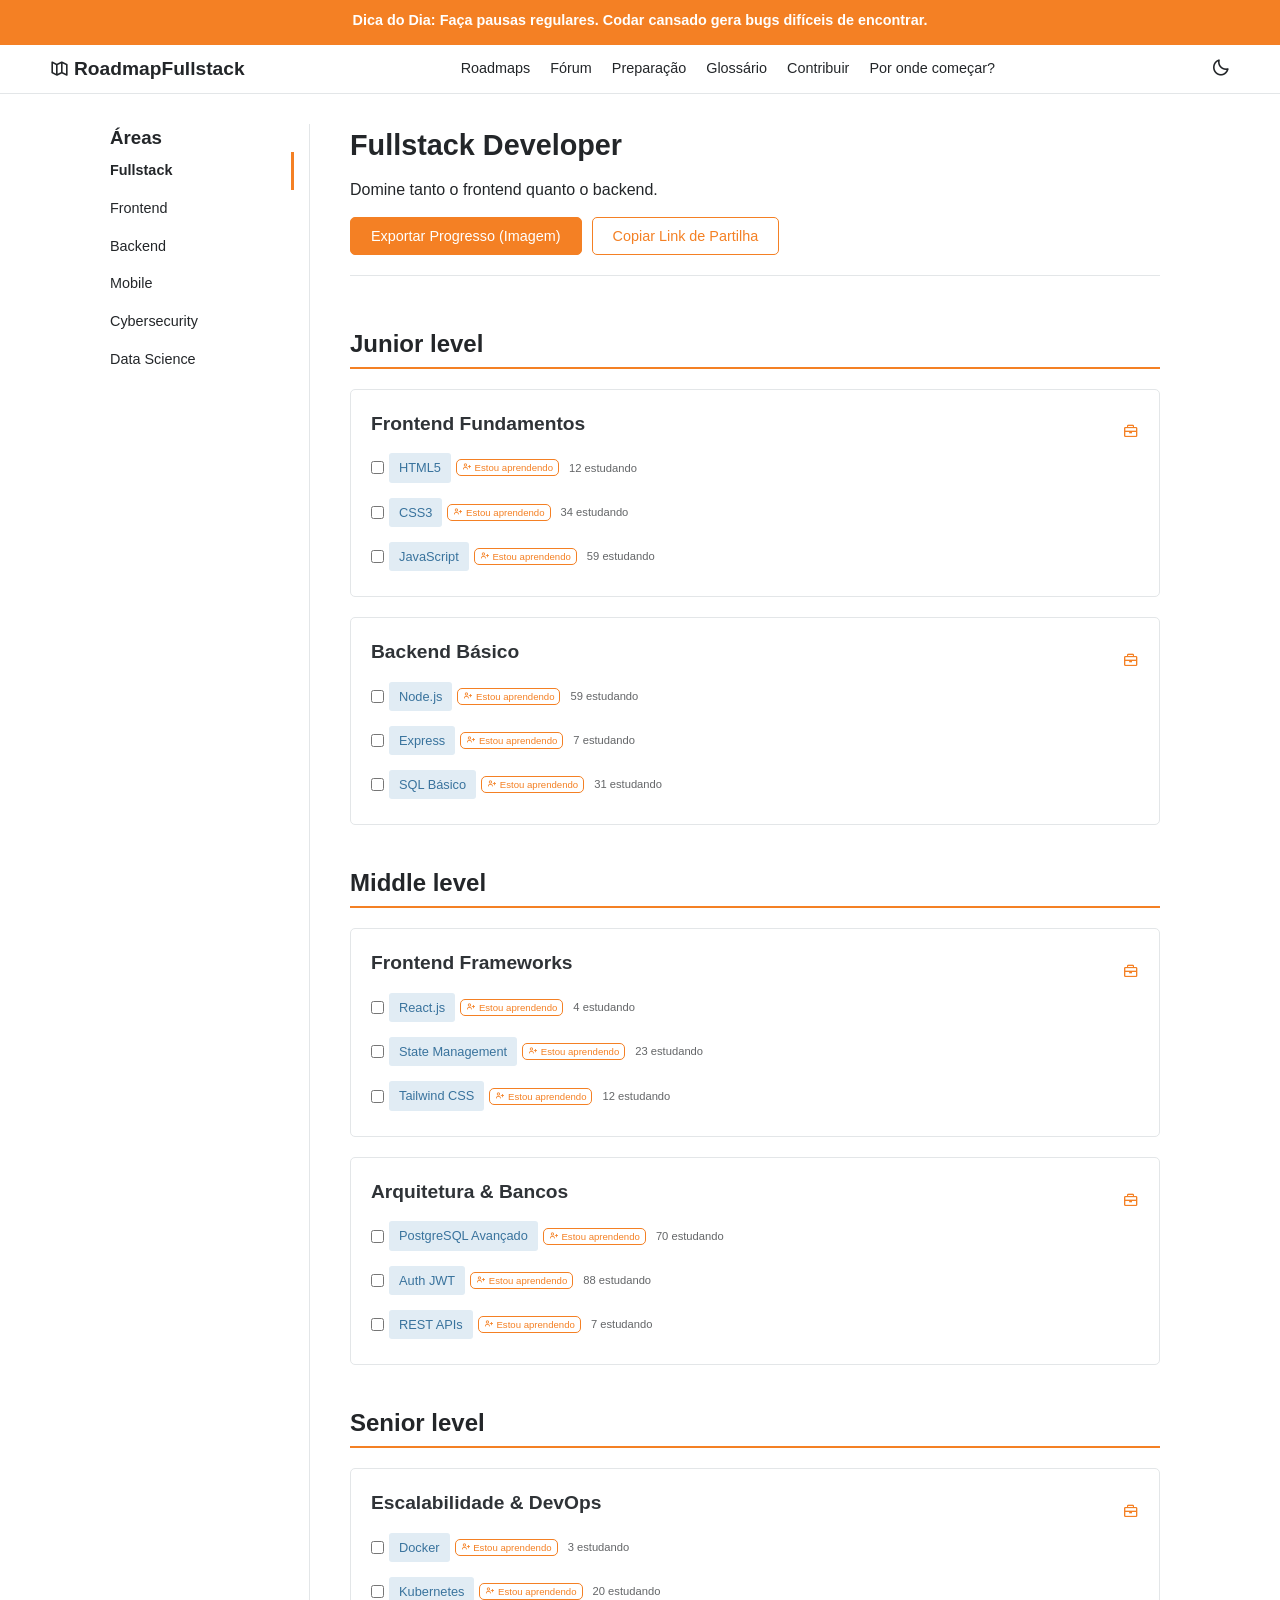
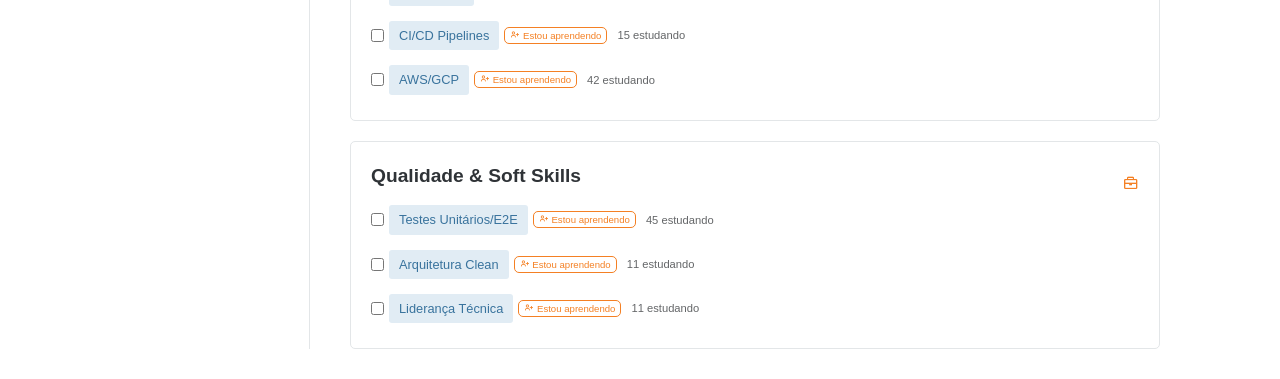
==== index.html @ 0d34ea2f "Senior Developer Experience Enhancements for RoadmapFullstack - Organized roadmaps into Junior, Midd" ====
<!DOCTYPE html>
<html lang="pt-BR">
<head>
    <meta charset="UTF-8">
    <meta name="viewport" content="width=device-width, initial-scale=1.0">
    <title>RoadmapFullstack - Guia de Carreira em TI</title>
    <link href="assets/style.css" rel="stylesheet"/>
    <link href="https://unpkg.com/boxicons@2.1.4/css/boxicons.min.css" rel="stylesheet">
    <script src="https://html2canvas.hertzen.com/dist/html2canvas.min.js"></script>
</head>
<body>
    <nav>
        <div class="logo">
            <i class='bx bx-map-alt'></i> RoadmapFullstack
        </div>
        <div class="nav-links">
            <a href="index.html">Roadmaps</a>
            <a href="forum.html">Fórum</a>
            <a href="preparacao.html">Preparação</a>
            <a href="glossario.html">Glossário</a>
            <a href="contribuir.html">Contribuir</a>
            <a href="#" onclick="openQuiz()">Por onde começar?</a>
        </div>
        <button class="theme-toggle" onclick="toggleTheme()">
            <i class='bx bx-moon'></i>
        </button>
    </nav>

    <div class="container">
        <aside class="sidebar">
            <h3>Áreas</h3>
            <ul id="roadmap-list">
                <li onclick="loadRoadmap('fullstack')" class="active">Fullstack</li>
                <li onclick="loadRoadmap('frontend')">Frontend</li>
                <li onclick="loadRoadmap('backend')">Backend</li>
                <li onclick="loadRoadmap('mobile')">Mobile</li>
                <li onclick="loadRoadmap('cybersecurity')">Cybersecurity</li>
                <li onclick="loadRoadmap('datascience')">Data Science</li>
            </ul>
        </aside>

        <main class="content-area">
            <section class="hero-section">
                <h1 id="roadmap-title">Desenvolvedor Full Stack</h1>
                <p id="roadmap-description">Domine tanto o frontend quanto o backend.</p>
                <div style="margin-top: 15px; display: flex; gap: 10px;">
                    <button class="btn" onclick="exportRoadmap()">Exportar Progresso (Imagem)</button>
                    <button class="btn btn-outline" onclick="copyShareLink()">Copiar Link de Partilha</button>
                </div>
            </section>

            <div id="roadmap-content" class="roadmap-grid">
                <!-- Content loaded via JavaScript -->
            </div>
        </main>
    </div>

    <!-- Resource Modal -->
    <div id="resource-modal" class="modal">
        <div class="modal-content">
            <span class="close-modal" onclick="closeModal('resource-modal')">&times;</span>
            <h2 id="modal-tech-name">Technology</h2>
            <div id="modal-tech-details" style="margin-top: 20px;">
                <!-- Details loaded via JS -->
            </div>
        </div>
    </div>

    <!-- Quiz Modal -->
    <div id="quiz-modal" class="modal">
        <div class="modal-content quiz-container">
            <span class="close-modal" onclick="closeModal('quiz-modal')">&times;</span>
            <h2>Por onde começar?</h2>
            <div id="quiz-steps" style="margin-top: 20px;">
                <div class="quiz-step active" data-step="1">
                    <p>O que você mais gosta de fazer?</p>
                    <button class="btn btn-outline" onclick="nextQuizStep(1, 'visual')">Criar interfaces visuais</button>
                    <button class="btn btn-outline" onclick="nextQuizStep(1, 'logic')">Resolver problemas lógicos complexos</button>
                    <button class="btn btn-outline" onclick="nextQuizStep(1, 'data')">Analisar padrões e números</button>
                </div>
                <div class="quiz-step" data-step="2">
                    <p>Qual ambiente te atrai mais?</p>
                    <button class="btn btn-outline" onclick="nextQuizStep(2, 'web')">Navegadores Web</button>
                    <button class="btn btn-outline" onclick="nextQuizStep(2, 'mobile')">Dispositivos Móveis</button>
                    <button class="btn btn-outline" onclick="nextQuizStep(2, 'server')">Servidores e Segurança</button>
                </div>
                <div class="quiz-step" data-step="3">
                    <p>Você prefere construir ou proteger?</p>
                    <button class="btn btn-outline" onclick="finishQuiz('build')">Construir novas coisas</button>
                    <button class="btn btn-outline" onclick="finishQuiz('protect')">Proteger e Auditar</button>
                </div>
                <div id="quiz-result" class="quiz-step">
                    <h3>Sugerimos começar por:</h3>
                    <h2 id="suggested-roadmap" style="color: var(--primary-color); margin: 15px 0;"></h2>
                    <button class="btn" onclick="goToSuggested()">Ver Roadmap</button>
                </div>
            </div>
        </div>
    </div>

    <script src="assets/functions.js"></script>
    <script src="assets/quiz.js"></script>
    <script src="assets/tips.js"></script>
</body>
</html>
---- assets/style.css ----
:root {
    --primary-color: #f48024; /* Stack Overflow orange */
    --secondary-color: #2f3337;
    --bg-light: #ffffff;
    --bg-dark: #2d2d2d;
    --text-light: #232629;
    --text-dark: #f8f9f9;
    --border-color: #e3e6e8;
    --border-color-dark: #4a4e51;
    --card-shadow: 0 1px 3px rgba(0,0,0,0.12), 0 1px 2px rgba(0,0,0,0.24);
}

[data-theme="dark"] {
    --bg-light: var(--bg-dark);
    --text-light: var(--text-dark);
    --border-color: var(--border-color-dark);
}

* {
    margin: 0;
    padding: 0;
    box-sizing: border-box;
    font-family: -apple-system, BlinkMacSystemFont, "Segoe UI", Roboto, Helvetica, Arial, sans-serif;
}

body {
    background-color: var(--bg-light);
    color: var(--text-light);
    line-height: 1.5;
}

nav {
    border-top: 3px solid var(--primary-color);
    border-bottom: 1px solid var(--border-color);
    padding: 10px 50px;
    display: flex;
    justify-content: space-between;
    align-items: center;
    position: sticky;
    top: 0;
    background: var(--bg-light);
    z-index: 1000;
}

.logo {
    font-weight: bold;
    font-size: 1.2rem;
    display: flex;
    align-items: center;
    gap: 5px;
}

.nav-links {
    display: flex;
    gap: 20px;
}

.nav-links a {
    text-decoration: none;
    color: var(--text-light);
    font-size: 0.9rem;
}

.nav-links a:hover {
    color: var(--primary-color);
}

.theme-toggle {
    background: none;
    border: none;
    cursor: pointer;
    font-size: 1.2rem;
    color: var(--text-light);
}

.container {
    max-width: 1100px;
    margin: 0 auto;
    display: grid;
    grid-template-columns: 200px 1fr;
    gap: 30px;
    padding: 30px 20px;
}

aside.sidebar {
    border-right: 1px solid var(--border-color);
    padding-right: 15px;
}

aside.sidebar ul {
    list-style: none;
}

aside.sidebar li {
    padding: 8px 0;
    font-size: 0.9rem;
    cursor: pointer;
}

aside.sidebar li.active {
    font-weight: bold;
    border-right: 3px solid var(--primary-color);
}

aside.sidebar li:hover {
    color: var(--primary-color);
}

main.content-area {
    padding: 0 10px;
}

.hero-section {
    margin-bottom: 30px;
    border-bottom: 1px solid var(--border-color);
    padding-bottom: 20px;
}

.hero-section h1 {
    font-size: 1.8rem;
    margin-bottom: 10px;
}

.roadmap-grid {
    display: grid;
    grid-template-columns: 1fr;
    gap: 20px;
}

.category-card {
    border: 1px solid var(--border-color);
    border-radius: 5px;
    padding: 20px;
}

.category-card h3 {
    margin-bottom: 15px;
    font-size: 1.2rem;
    color: var(--secondary-color);
}

[data-theme="dark"] .category-card h3 {
    color: var(--primary-color);
}

.tech-items {
    display: flex;
    flex-wrap: wrap;
    gap: 10px;
}

.tech-tag {
    background: #e1ecf4;
    color: #39739d;
    padding: 5px 10px;
    border-radius: 3px;
    font-size: 0.8rem;
    cursor: pointer;
    display: flex;
    align-items: center;
    gap: 5px;
    text-decoration: none;
}

[data-theme="dark"] .tech-tag {
    background: #3d4952;
    color: #9cd1f7;
}

.tech-tag:hover {
    background: #d1e2ee;
}

.tech-tag input[type="checkbox"] {
    cursor: pointer;
}

.learning-count {
    font-size: 0.7rem;
    opacity: 0.7;
    margin-left: 5px;
}

.modal {
    display: none;
    position: fixed;
    z-index: 2000;
    left: 0;
    top: 0;
    width: 100%;
    height: 100%;
    background-color: rgba(0,0,0,0.5);
}

.modal-content {
    background-color: var(--bg-light);
    margin: 10% auto;
    padding: 30px;
    border: 1px solid var(--border-color);
    width: 60%;
    max-width: 600px;
    border-radius: 8px;
    position: relative;
}

.close-modal {
    position: absolute;
    right: 20px;
    top: 15px;
    font-size: 1.5rem;
    cursor: pointer;
}

.btn {
    padding: 10px 20px;
    border-radius: 5px;
    cursor: pointer;
    font-size: 0.9rem;
    border: 1px solid var(--primary-color);
    background: var(--primary-color);
    color: white;
}

.btn-outline {
    background: transparent;
    color: var(--primary-color);
}

.quiz-container {
    text-align: center;
}

.quiz-step {
    display: none;
}

.quiz-step.active {
    display: block;
}

@media (max-width: 768px) {
    .container {
        grid-template-columns: 1fr;
    }
    aside.sidebar {
        display: none;
    }
}
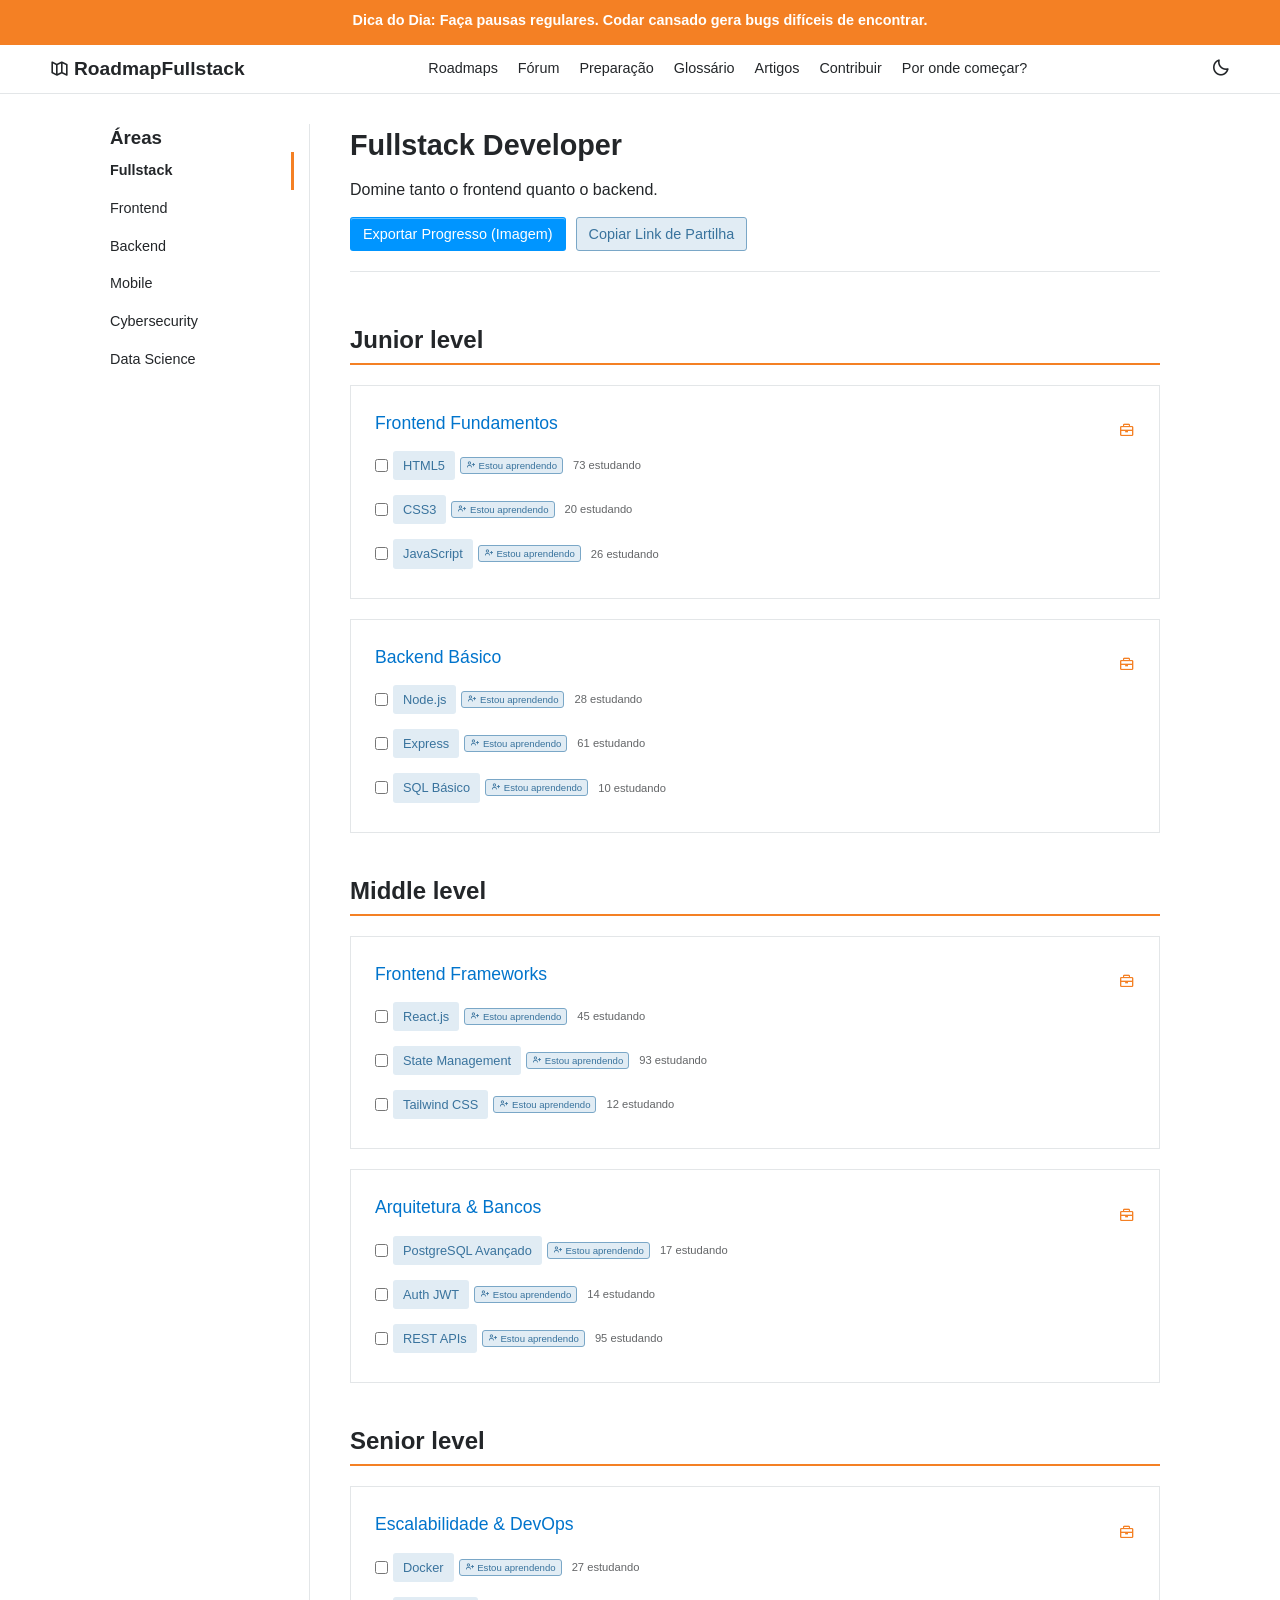
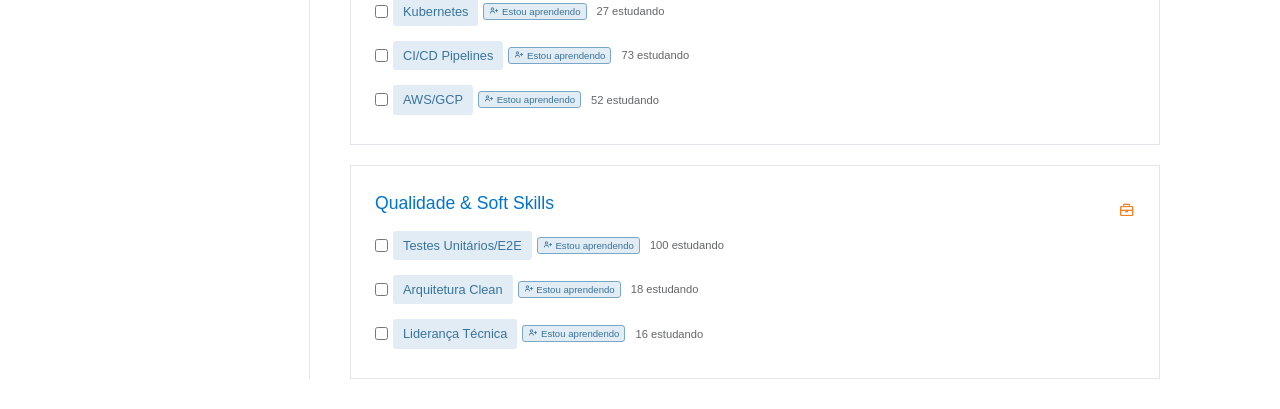
==== commit f6a2b025: "Final polish with Articles, Resources, and Stack Overflow UI - Implemented a comprehensive 'Artigos'" ====
--- a/index.html
+++ b/index.html
@@ -18,6 +18,7 @@
             <a href="forum.html">Fórum</a>
             <a href="preparacao.html">Preparação</a>
             <a href="glossario.html">Glossário</a>
+            <a href="artigos.html">Artigos</a>
             <a href="contribuir.html">Contribuir</a>
             <a href="#" onclick="openQuiz()">Por onde começar?</a>
         </div>
--- a/assets/style.css
+++ b/assets/style.css
@@ -1,13 +1,17 @@
 :root {
     --primary-color: #f48024; /* Stack Overflow orange */
-    --secondary-color: #2f3337;
+    --secondary-color: #232629;
     --bg-light: #ffffff;
     --bg-dark: #2d2d2d;
     --text-light: #232629;
     --text-dark: #f8f9f9;
     --border-color: #e3e6e8;
     --border-color-dark: #4a4e51;
-    --card-shadow: 0 1px 3px rgba(0,0,0,0.12), 0 1px 2px rgba(0,0,0,0.24);
+    --link-color: #0074cc;
+    --link-hover: #0a95ff;
+    --code-bg: #f6f6f6;
+    --code-bg-dark: #1e1e1e;
+    --card-shadow: none;
 }
 
 [data-theme="dark"] {
@@ -129,14 +133,16 @@
 
 .category-card {
     border: 1px solid var(--border-color);
-    border-radius: 5px;
-    padding: 20px;
+    border-radius: 0;
+    padding: 24px;
+    margin-bottom: 0;
 }
 
 .category-card h3 {
     margin-bottom: 15px;
-    font-size: 1.2rem;
-    color: var(--secondary-color);
+    font-size: 1.1rem;
+    font-weight: 400;
+    color: var(--link-color);
 }
 
 [data-theme="dark"] .category-card h3 {
@@ -212,18 +218,32 @@
 }
 
 .btn {
-    padding: 10px 20px;
-    border-radius: 5px;
-    cursor: pointer;
-    font-size: 0.9rem;
-    border: 1px solid var(--primary-color);
-    background: var(--primary-color);
+    padding: 8px 12px;
+    border-radius: 3px;
+    cursor: pointer;
+    font-size: 0.9rem;
+    border: 1px solid transparent;
+    background: #0095ff;
     color: white;
+    box-shadow: inset 0 1px 0 0 rgba(255, 255, 255, 0.4);
+    text-decoration: none;
+    display: inline-block;
+}
+
+.btn:hover {
+    background: #0074cc;
 }
 
 .btn-outline {
-    background: transparent;
-    color: var(--primary-color);
+    background: #e1ecf4;
+    color: #39739d;
+    border-color: #7aa7c7;
+    box-shadow: none;
+}
+
+.btn-outline:hover {
+    background: #b3d3ea;
+    color: #2c5777;
 }
 
 .quiz-container {
@@ -236,6 +256,34 @@
 
 .quiz-step.active {
     display: block;
+}
+
+/* Articles & Code Formatting */
+pre {
+    background: var(--code-bg);
+    padding: 15px;
+    border-radius: 5px;
+    overflow-x: auto;
+    margin: 15px 0;
+    border: 1px solid var(--border-color);
+}
+
+[data-theme="dark"] pre {
+    background: var(--code-bg-dark);
+}
+
+code {
+    font-family: 'Consolas', 'Monaco', 'Andale Mono', 'Ubuntu Mono', monospace;
+    font-size: 0.9rem;
+}
+
+.article-body h3 {
+    margin-top: 25px;
+    margin-bottom: 10px;
+}
+
+.article-body p {
+    margin-bottom: 15px;
 }
 
 @media (max-width: 768px) {
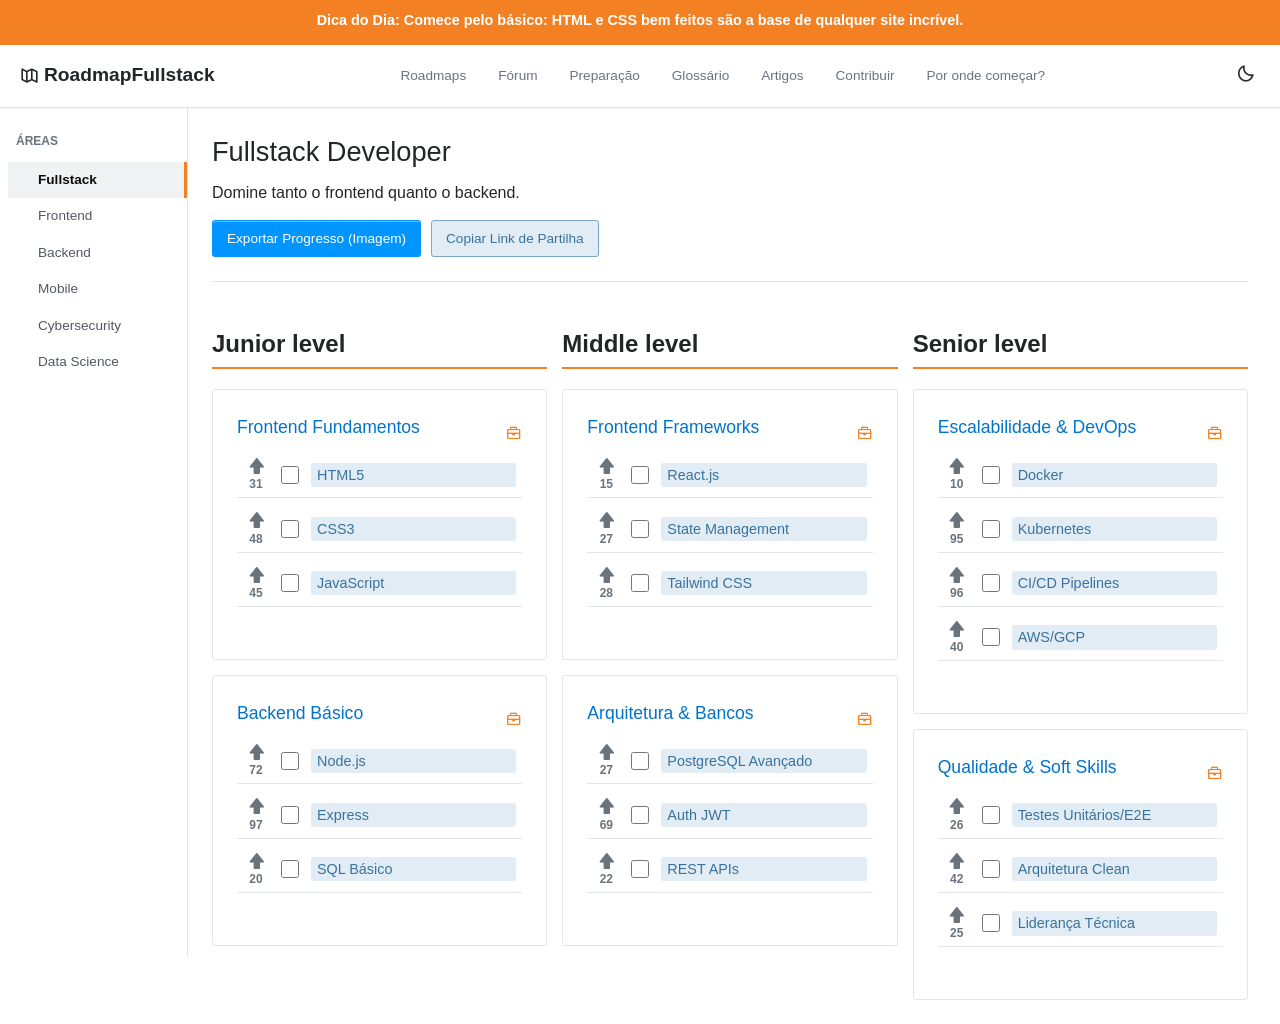
==== commit 895df154: "feat: major UI overhaul with Stack Overflow inspiration - Redesigned technology voting system with u" ====
--- a/index.html
+++ b/index.html
@@ -30,6 +30,16 @@
     <div class="container">
         <aside class="sidebar">
             <h3>Áreas</h3>
+            <div class="mobile-nav-select">
+                <select id="roadmap-select" onchange="loadRoadmap(this.value)">
+                    <option value="fullstack">Fullstack</option>
+                    <option value="frontend">Frontend</option>
+                    <option value="backend">Backend</option>
+                    <option value="mobile">Mobile</option>
+                    <option value="cybersecurity">Cybersecurity</option>
+                    <option value="datascience">Data Science</option>
+                </select>
+            </div>
             <ul id="roadmap-list">
                 <li onclick="loadRoadmap('fullstack')" class="active">Fullstack</li>
                 <li onclick="loadRoadmap('frontend')">Frontend</li>
--- a/assets/style.css
+++ b/assets/style.css
@@ -11,32 +11,40 @@
     --link-hover: #0a95ff;
     --code-bg: #f6f6f6;
     --code-bg-dark: #1e1e1e;
-    --card-shadow: none;
+    --tag-bg: #e1ecf4;
+    --tag-color: #39739d;
+    --tag-hover-bg: #d1e2ee;
+    --sidebar-width: 180px;
 }
 
 [data-theme="dark"] {
     --bg-light: var(--bg-dark);
     --text-light: var(--text-dark);
     --border-color: var(--border-color-dark);
+    --code-bg: var(--code-bg-dark);
+    --tag-bg: #3d4952;
+    --tag-color: #9cd1f7;
+    --tag-hover-bg: #4a5a66;
 }
 
 * {
     margin: 0;
     padding: 0;
     box-sizing: border-box;
-    font-family: -apple-system, BlinkMacSystemFont, "Segoe UI", Roboto, Helvetica, Arial, sans-serif;
+    font-family: -apple-system, BlinkMacSystemFont, "Segoe UI", Roboto, Helvetica, Arial, sans-serif, "Apple Color Emoji", "Segoe UI Emoji", "Segoe UI Symbol";
 }
 
 body {
     background-color: var(--bg-light);
     color: var(--text-light);
     line-height: 1.5;
+    min-height: 100vh;
 }
 
 nav {
     border-top: 3px solid var(--primary-color);
     border-bottom: 1px solid var(--border-color);
-    padding: 10px 50px;
+    padding: 10px 20px;
     display: flex;
     justify-content: space-between;
     align-items: center;
@@ -44,6 +52,7 @@
     top: 0;
     background: var(--bg-light);
     z-index: 1000;
+    box-shadow: 0 1px 2px rgba(0,0,0,0.05);
 }
 
 .logo {
@@ -52,21 +61,46 @@
     display: flex;
     align-items: center;
     gap: 5px;
+    color: var(--text-light);
+    text-decoration: none;
+    flex-shrink: 0;
 }
 
 .nav-links {
     display: flex;
-    gap: 20px;
+    gap: 8px;
+    overflow-x: auto;
+    white-space: nowrap;
+    padding: 5px 0;
+    -webkit-overflow-scrolling: touch;
+    scrollbar-width: none;
+}
+
+.nav-links::-webkit-scrollbar {
+    display: none;
 }
 
 .nav-links a {
     text-decoration: none;
-    color: var(--text-light);
-    font-size: 0.9rem;
+    color: #6a737c;
+    font-size: 0.85rem;
+    padding: 6px 12px;
+    border-radius: 1000px;
+    transition: all 0.2s;
+}
+
+[data-theme="dark"] .nav-links a {
+    color: #bcbbbb;
 }
 
 .nav-links a:hover {
-    color: var(--primary-color);
+    background-color: #e3e6e8;
+    color: #232629;
+}
+
+[data-theme="dark"] .nav-links a:hover {
+    background-color: #3d4952;
+    color: #ffffff;
 }
 
 .theme-toggle {
@@ -75,20 +109,50 @@
     cursor: pointer;
     font-size: 1.2rem;
     color: var(--text-light);
+    padding: 5px;
+    flex-shrink: 0;
 }
 
 .container {
-    max-width: 1100px;
+    max-width: 1264px;
     margin: 0 auto;
-    display: grid;
-    grid-template-columns: 200px 1fr;
-    gap: 30px;
-    padding: 30px 20px;
+    display: flex;
+    min-height: calc(100vh - 50px);
 }
 
 aside.sidebar {
+    width: var(--sidebar-width);
+    flex-shrink: 0;
     border-right: 1px solid var(--border-color);
-    padding-right: 15px;
+    padding-top: 24px;
+    position: sticky;
+    top: 50px;
+    height: calc(100vh - 50px);
+    background: var(--bg-light);
+}
+
+aside.sidebar h3 {
+    font-size: 0.75rem;
+    text-transform: uppercase;
+    color: #6a737c;
+    margin-left: 8px;
+    margin-bottom: 12px;
+    font-weight: bold;
+}
+
+.mobile-nav-select {
+    display: none;
+    padding: 10px;
+}
+
+.mobile-nav-select select {
+    width: 100%;
+    padding: 10px;
+    border: 1px solid var(--border-color);
+    border-radius: 5px;
+    background: var(--bg-light);
+    color: var(--text-light);
+    font-size: 0.9rem;
 }
 
 aside.sidebar ul {
@@ -96,97 +160,460 @@
 }
 
 aside.sidebar li {
-    padding: 8px 0;
-    font-size: 0.9rem;
+    padding: 8px 12px 8px 30px;
+    font-size: 0.85rem;
     cursor: pointer;
+    color: #525960;
+    position: relative;
+}
+
+[data-theme="dark"] aside.sidebar li {
+    color: #bcbbbb;
 }
 
 aside.sidebar li.active {
     font-weight: bold;
+    color: #0c0d0e;
+    background: #f1f2f3;
     border-right: 3px solid var(--primary-color);
 }
 
+[data-theme="dark"] aside.sidebar li.active {
+    color: #ffffff;
+    background: #3d4952;
+}
+
 aside.sidebar li:hover {
-    color: var(--primary-color);
+    color: #0c0d0e;
+}
+
+[data-theme="dark"] aside.sidebar li:hover {
+    color: #ffffff;
 }
 
 main.content-area {
-    padding: 0 10px;
+    flex-grow: 1;
+    padding: 24px;
+    max-width: calc(100% - var(--sidebar-width));
+    overflow-x: hidden;
 }
 
 .hero-section {
-    margin-bottom: 30px;
+    margin-bottom: 24px;
     border-bottom: 1px solid var(--border-color);
-    padding-bottom: 20px;
+    padding-bottom: 24px;
 }
 
 .hero-section h1 {
-    font-size: 1.8rem;
-    margin-bottom: 10px;
+    font-size: 1.7rem;
+    margin-bottom: 8px;
+    font-weight: 400;
 }
 
 .roadmap-grid {
     display: grid;
-    grid-template-columns: 1fr;
-    gap: 20px;
+    grid-template-columns: repeat(auto-fill, minmax(280px, 1fr));
+    gap: 15px;
+    margin-top: 20px;
 }
 
 .category-card {
     border: 1px solid var(--border-color);
-    border-radius: 0;
+    border-radius: 3px;
     padding: 24px;
-    margin-bottom: 0;
+    background: var(--bg-light);
+    margin-bottom: 20px;
+    height: 100%;
+    transition: box-shadow 0.2s;
+}
+
+.category-card:hover {
+    box-shadow: 0 1px 3px rgba(0,0,0,0.12), 0 1px 2px rgba(0,0,0,0.24);
 }
 
 .category-card h3 {
-    margin-bottom: 15px;
+    margin-bottom: 12px;
     font-size: 1.1rem;
     font-weight: 400;
     color: var(--link-color);
 }
 
 [data-theme="dark"] .category-card h3 {
+    color: #379fef;
+}
+
+.tech-tag {
+    background: var(--tag-bg);
+    color: var(--tag-color);
+    padding: 5px 6px;
+    border-radius: 3px;
+    font-size: 12px;
+    cursor: pointer;
+    text-decoration: none;
+    transition: background 0.2s;
+    display: inline-block;
+    margin: 2px;
+    line-height: 1;
+    white-space: nowrap;
+}
+
+.tech-tag:hover {
+    background: var(--tag-hover-bg);
+    color: #2c5777;
+}
+
+/* Articles & Code Formatting */
+pre {
+    background: var(--code-bg);
+    padding: 16px;
+    border-radius: 5px;
+    overflow-x: auto;
+    margin: 16px 0;
+    border: 1px solid var(--border-color);
+    max-width: 100%;
+}
+
+code {
+    font-family: 'Consolas', 'Monaco', 'Andale Mono', 'Ubuntu Mono', monospace;
+    font-size: 0.85rem;
+    background: #e3e6e8;
+    padding: 2px 4px;
+    border-radius: 3px;
+    color: #232629;
+    word-break: break-word;
+}
+
+[data-theme="dark"] code {
+    background: #3d4952;
+    color: #e3e6e8;
+}
+
+pre code {
+    padding: 0;
+    background: transparent;
+    color: inherit;
+    word-break: normal;
+    white-space: pre;
+}
+
+.article-body {
+    max-width: 100%;
+}
+
+.article-body h1 {
+    font-size: 2rem;
+    margin-bottom: 12px;
+}
+
+.article-body h2 {
+    margin-top: 32px;
+    margin-bottom: 12px;
+    font-weight: 400;
+    border-bottom: 1px solid var(--border-color);
+    padding-bottom: 8px;
+}
+
+.article-body h3 {
+    margin-top: 24px;
+    margin-bottom: 12px;
+    font-weight: 400;
+}
+
+.article-body p {
+    margin-bottom: 16px;
+}
+
+.article-body ul, .article-body ol {
+    margin-bottom: 16px;
+    padding-left: 24px;
+}
+
+.article-body li {
+    margin-bottom: 8px;
+}
+
+.article-body a {
+    color: var(--link-color);
+    text-decoration: none;
+}
+
+.article-body a:hover {
+    color: var(--link-hover);
+}
+
+/* Forum Specific */
+.forum-container {
+    max-width: 900px;
+    margin: 0 auto;
+    padding: 20px;
+}
+
+.question-card {
+    border: 1px solid var(--border-color);
+    border-radius: 5px;
+    padding: 20px;
+    margin-bottom: 20px;
+    background: var(--bg-light);
+}
+
+.question-header {
+    display: flex;
+    justify-content: space-between;
+    color: #6a737c;
+    font-size: 0.8rem;
+    margin-bottom: 10px;
+}
+
+.question-title {
+    font-size: 1.2rem;
+    color: var(--link-color);
+    text-decoration: none;
+    font-weight: bold;
+    margin-bottom: 10px;
+    display: block;
+}
+
+.answer-box {
+    margin-left: 20px;
+    border-left: 2px solid var(--border-color);
+    padding-left: 15px;
+    margin-top: 15px;
+}
+
+.answer {
+    font-size: 0.9rem;
+    margin-bottom: 10px;
+    padding-bottom: 5px;
+    border-bottom: 1px solid var(--border-color);
+}
+
+.new-post-form {
+    background: #fdf7e2;
+    border: 1px solid #e6dbaf;
+    padding: 20px;
+    border-radius: 5px;
+    margin-bottom: 30px;
+}
+
+[data-theme="dark"] .new-post-form {
+    background: #3e3b2e;
+    border-color: #5c553d;
+}
+
+.form-group {
+    margin-bottom: 15px;
+}
+
+.form-group label {
+    display: block;
+    margin-bottom: 5px;
+    font-weight: bold;
+}
+
+.form-group input, .form-group textarea, .form-group select {
+    width: 100%;
+    padding: 10px;
+    border: 1px solid var(--border-color);
+    border-radius: 3px;
+    background: var(--bg-light);
+    color: var(--text-light);
+}
+
+/* Preparação Specific */
+.prep-container {
+    max-width: 1100px;
+    margin: 0 auto;
+    padding: 30px 20px;
+}
+
+.career-stage {
+    margin-bottom: 50px;
+}
+
+.stage-title {
+    font-size: 1.5rem;
+    margin-bottom: 20px;
+    padding-bottom: 10px;
+    border-bottom: 2px solid var(--border-color);
+    font-weight: 400;
+}
+
+.stage-title.junior { border-color: #4CAF50; }
+.stage-title.middle { border-color: #2196F3; }
+.stage-title.senior { border-color: #f48024; }
+.stage-title.tips { border-color: #9c27b0; }
+
+.prep-grid {
+    display: grid;
+    grid-template-columns: repeat(auto-fill, minmax(350px, 1fr));
+    gap: 20px;
+    margin-top: 20px;
+}
+
+.prep-card {
+    border: 1px solid var(--border-color);
+    border-radius: 4px;
+    padding: 24px;
+    background: var(--bg-light);
+    box-shadow: 0 1px 3px rgba(0,0,0,0.05);
+    transition: transform 0.2s;
+}
+
+.prep-card:hover {
+    transform: translateY(-2px);
+    box-shadow: 0 4px 8px rgba(0,0,0,0.1);
+}
+
+.prep-card i {
+    font-size: 2.5rem;
     color: var(--primary-color);
-}
-
-.tech-items {
+    margin-bottom: 15px;
+}
+
+.prep-card ul {
+    list-style: none;
+    padding-left: 0;
+}
+
+.prep-card li {
+    margin-bottom: 10px;
     display: flex;
-    flex-wrap: wrap;
+    align-items: flex-start;
     gap: 10px;
-}
-
-.tech-tag {
+    font-size: 0.9rem;
+}
+
+.prep-card li i {
+    font-size: 1rem;
+    margin-bottom: 0;
+    margin-top: 3px;
+}
+
+/* Buttons */
+.btn {
+    padding: 10px 14px;
+    border-radius: 3px;
+    cursor: pointer;
+    font-size: 0.85rem;
+    border: 1px solid transparent;
+    background: #0095ff;
+    color: white;
+    box-shadow: inset 0 1px 0 0 rgba(255, 255, 255, 0.4);
+    text-decoration: none;
+    display: inline-block;
+    text-align: center;
+}
+
+.btn:hover {
+    background: #0074cc;
+}
+
+.btn-outline {
     background: #e1ecf4;
     color: #39739d;
-    padding: 5px 10px;
-    border-radius: 3px;
-    font-size: 0.8rem;
-    cursor: pointer;
-    display: flex;
-    align-items: center;
-    gap: 5px;
-    text-decoration: none;
-}
-
-[data-theme="dark"] .tech-tag {
-    background: #3d4952;
+    border-color: #7aa7c7;
+    box-shadow: none;
+}
+
+.btn-outline:hover {
+    background: #b3d3ea;
+    color: #2c5777;
+}
+
+[data-theme="dark"] .btn-outline {
+    background: transparent;
     color: #9cd1f7;
-}
-
-.tech-tag:hover {
-    background: #d1e2ee;
-}
-
-.tech-tag input[type="checkbox"] {
-    cursor: pointer;
-}
-
-.learning-count {
-    font-size: 0.7rem;
-    opacity: 0.7;
-    margin-left: 5px;
-}
-
+    border-color: #9cd1f7;
+}
+
+/* Responsiveness */
+@media (max-width: 980px) {
+    .container {
+        flex-direction: column;
+    }
+    aside.sidebar {
+        width: 100%;
+        height: auto;
+        position: sticky;
+        top: 50px;
+        border-right: none;
+        border-bottom: 1px solid var(--border-color);
+        padding: 5px 0;
+        z-index: 999;
+    }
+    aside.sidebar h3 {
+        display: none;
+    }
+    .mobile-nav-select {
+        display: block;
+    }
+    aside.sidebar ul {
+        display: none;
+    }
+    main.content-area {
+        max-width: 100%;
+        padding: 15px;
+    }
+    .hero-section h1 {
+        font-size: 1.5rem;
+    }
+}
+
+@media (max-width: 640px) {
+    nav {
+        padding: 10px;
+        flex-wrap: wrap;
+        justify-content: space-between;
+    }
+    .logo {
+        font-size: 1rem;
+    }
+    .nav-links {
+        order: 3;
+        width: 100%;
+        justify-content: flex-start;
+        border-top: 1px solid var(--border-color);
+        margin-top: 10px;
+        padding-top: 10px;
+    }
+    .nav-links a {
+        font-size: 0.8rem;
+        padding: 4px 10px;
+    }
+    .hero-section {
+        padding-bottom: 15px;
+    }
+    .hero-section h1 {
+        font-size: 1.3rem;
+    }
+    .hero-section p {
+        font-size: 0.9rem;
+    }
+    .btn {
+        font-size: 0.8rem;
+        padding: 8px 12px;
+    }
+    .roadmap-grid, .prep-grid {
+        grid-template-columns: 1fr;
+    }
+    .category-card {
+        padding: 15px;
+    }
+    .answer-box {
+        margin-left: 10px;
+    }
+}
+
+@media (max-width: 480px) {
+    .logo span {
+        display: none;
+    }
+    .prep-card {
+        padding: 15px;
+    }
+}
+
+/* Modals */
 .modal {
     display: none;
     position: fixed;
@@ -196,101 +623,64 @@
     width: 100%;
     height: 100%;
     background-color: rgba(0,0,0,0.5);
+    backdrop-filter: blur(2px);
 }
 
 .modal-content {
     background-color: var(--bg-light);
-    margin: 10% auto;
+    margin: 5% auto;
     padding: 30px;
     border: 1px solid var(--border-color);
-    width: 60%;
-    max-width: 600px;
-    border-radius: 8px;
+    width: 90%;
+    max-width: 700px;
+    border-radius: 4px;
     position: relative;
+    box-shadow: 0 12px 24px rgba(0,0,0,0.2);
 }
 
 .close-modal {
     position: absolute;
     right: 20px;
     top: 15px;
-    font-size: 1.5rem;
+    font-size: 28px;
+    font-weight: bold;
     cursor: pointer;
-}
-
-.btn {
-    padding: 8px 12px;
-    border-radius: 3px;
-    cursor: pointer;
-    font-size: 0.9rem;
-    border: 1px solid transparent;
-    background: #0095ff;
-    color: white;
-    box-shadow: inset 0 1px 0 0 rgba(255, 255, 255, 0.4);
-    text-decoration: none;
-    display: inline-block;
-}
-
-.btn:hover {
-    background: #0074cc;
-}
-
-.btn-outline {
-    background: #e1ecf4;
-    color: #39739d;
-    border-color: #7aa7c7;
-    box-shadow: none;
-}
-
-.btn-outline:hover {
-    background: #b3d3ea;
-    color: #2c5777;
-}
-
+    color: #6a737c;
+}
+
+.close-modal:hover {
+    color: var(--primary-color);
+}
+
+/* Quiz Modal Styling */
 .quiz-container {
     text-align: center;
+    max-width: 500px !important;
 }
 
 .quiz-step {
     display: none;
+    animation: fadeIn 0.3s ease-in-out;
 }
 
 .quiz-step.active {
     display: block;
 }
 
-/* Articles & Code Formatting */
-pre {
-    background: var(--code-bg);
+@keyframes fadeIn {
+    from { opacity: 0; transform: translateY(10px); }
+    to { opacity: 1; transform: translateY(0); }
+}
+
+.quiz-step p {
+    font-size: 1.1rem;
+    margin-bottom: 20px;
+}
+
+.quiz-step .btn {
+    display: block;
+    width: 100%;
+    margin-bottom: 10px;
+    text-align: left;
     padding: 15px;
-    border-radius: 5px;
-    overflow-x: auto;
-    margin: 15px 0;
-    border: 1px solid var(--border-color);
-}
-
-[data-theme="dark"] pre {
-    background: var(--code-bg-dark);
-}
-
-code {
-    font-family: 'Consolas', 'Monaco', 'Andale Mono', 'Ubuntu Mono', monospace;
-    font-size: 0.9rem;
-}
-
-.article-body h3 {
-    margin-top: 25px;
-    margin-bottom: 10px;
-}
-
-.article-body p {
-    margin-bottom: 15px;
-}
-
-@media (max-width: 768px) {
-    .container {
-        grid-template-columns: 1fr;
-    }
-    aside.sidebar {
-        display: none;
-    }
-}
+}
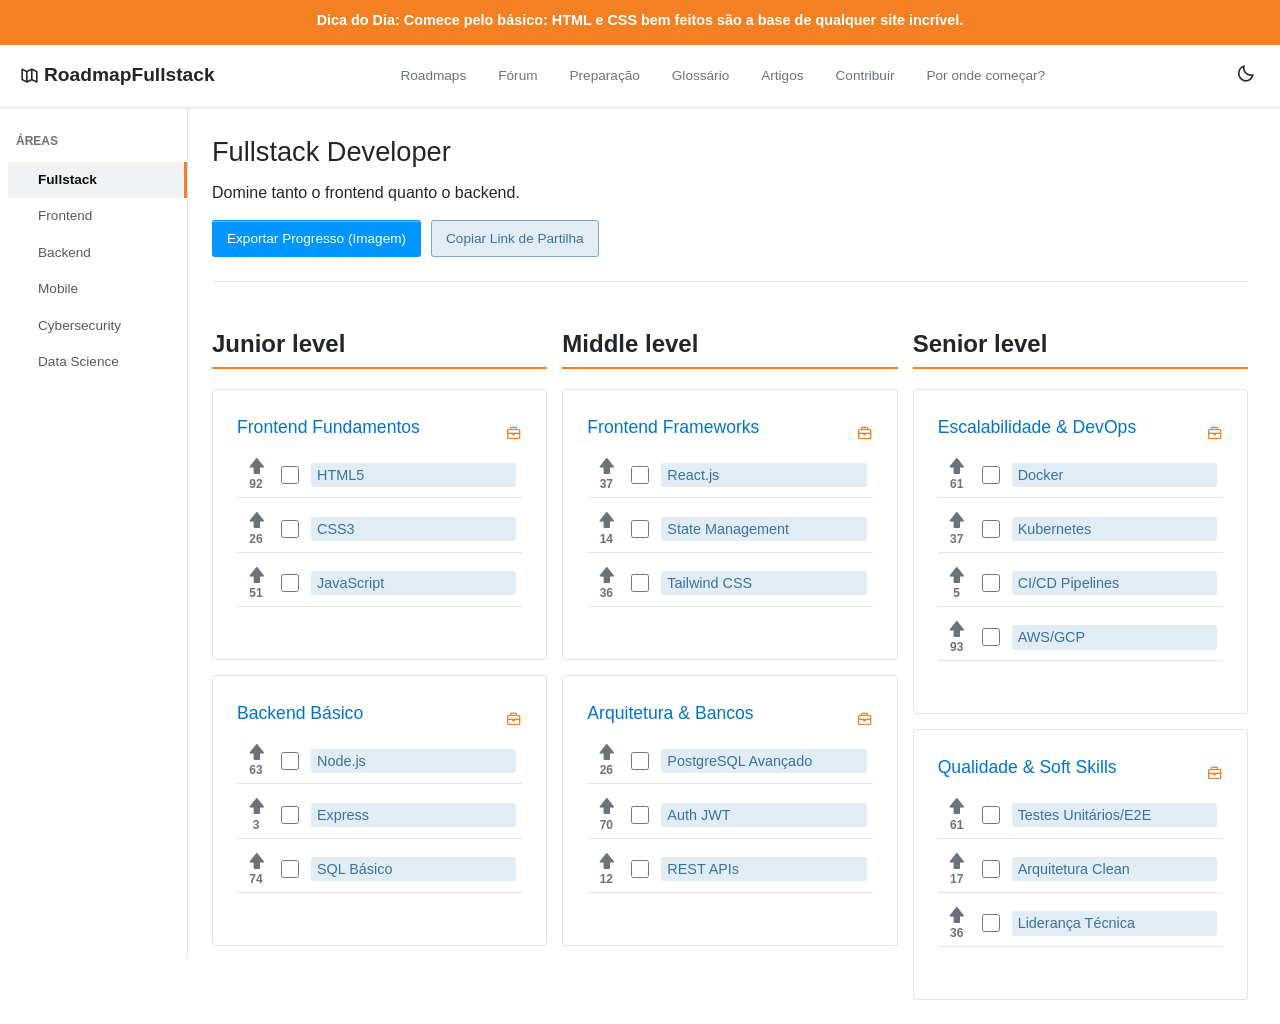
==== commit fe6d4f11: "feat: implement custom dropdowns and enrich content - Replaced native <select> elements with custom-" ====
--- a/index.html
+++ b/index.html
@@ -31,14 +31,20 @@
         <aside class="sidebar">
             <h3>Áreas</h3>
             <div class="mobile-nav-select">
-                <select id="roadmap-select" onchange="loadRoadmap(this.value)">
-                    <option value="fullstack">Fullstack</option>
-                    <option value="frontend">Frontend</option>
-                    <option value="backend">Backend</option>
-                    <option value="mobile">Mobile</option>
-                    <option value="cybersecurity">Cybersecurity</option>
-                    <option value="datascience">Data Science</option>
-                </select>
+                <div class="custom-select-wrapper">
+                    <select id="roadmap-select" onchange="loadRoadmap(this.value)" style="display: none;">
+                        <option value="fullstack">Fullstack</option>
+                        <option value="frontend">Frontend</option>
+                        <option value="backend">Backend</option>
+                        <option value="mobile">Mobile</option>
+                        <option value="cybersecurity">Cybersecurity</option>
+                        <option value="datascience">Data Science</option>
+                    </select>
+                    <div class="custom-select">
+                        <div class="custom-select-trigger">Fullstack</div>
+                        <div class="custom-options"></div>
+                    </div>
+                </div>
             </div>
             <ul id="roadmap-list">
                 <li onclick="loadRoadmap('fullstack')" class="active">Fullstack</li>
--- a/assets/style.css
+++ b/assets/style.css
@@ -613,6 +613,93 @@
     }
 }
 
+/* Custom Select Dropdown */
+.custom-select-wrapper {
+    position: relative;
+    user-select: none;
+    width: 100%;
+}
+
+.custom-select {
+    position: relative;
+    display: flex;
+    flex-direction: column;
+    border: 1px solid var(--border-color);
+    border-radius: 5px;
+    background: var(--bg-light);
+}
+
+.custom-select-trigger {
+    position: relative;
+    display: flex;
+    align-items: center;
+    justify-content: space-between;
+    padding: 0 15px;
+    font-size: 0.9rem;
+    color: var(--text-light);
+    height: 40px;
+    line-height: 40px;
+    cursor: pointer;
+}
+
+.custom-select-trigger:after {
+    content: '\eb31'; /* boxicon bx-chevron-down */
+    font-family: 'boxicons';
+    font-size: 1.2rem;
+    transition: transform 0.3s;
+}
+
+.custom-select.open .custom-select-trigger:after {
+    transform: rotate(180deg);
+}
+
+.custom-options {
+    position: absolute;
+    display: block;
+    top: 100%;
+    left: 0;
+    right: 0;
+    border: 1px solid var(--border-color);
+    border-top: 0;
+    background: var(--bg-light);
+    transition: all 0.3s;
+    opacity: 0;
+    visibility: hidden;
+    pointer-events: none;
+    z-index: 200;
+    border-radius: 0 0 5px 5px;
+    box-shadow: 0 4px 8px rgba(0,0,0,0.1);
+    max-height: 250px;
+    overflow-y: auto;
+}
+
+.custom-select.open .custom-options {
+    opacity: 1;
+    visibility: visible;
+    pointer-events: all;
+}
+
+.custom-option {
+    position: relative;
+    display: block;
+    padding: 0 15px;
+    font-size: 0.9rem;
+    color: var(--text-light);
+    line-height: 40px;
+    cursor: pointer;
+    transition: all 0.2s;
+}
+
+.custom-option:hover {
+    background: var(--tag-bg);
+    color: var(--tag-color);
+}
+
+.custom-option.selected {
+    background: var(--primary-color);
+    color: white;
+}
+
 /* Modals */
 .modal {
     display: none;
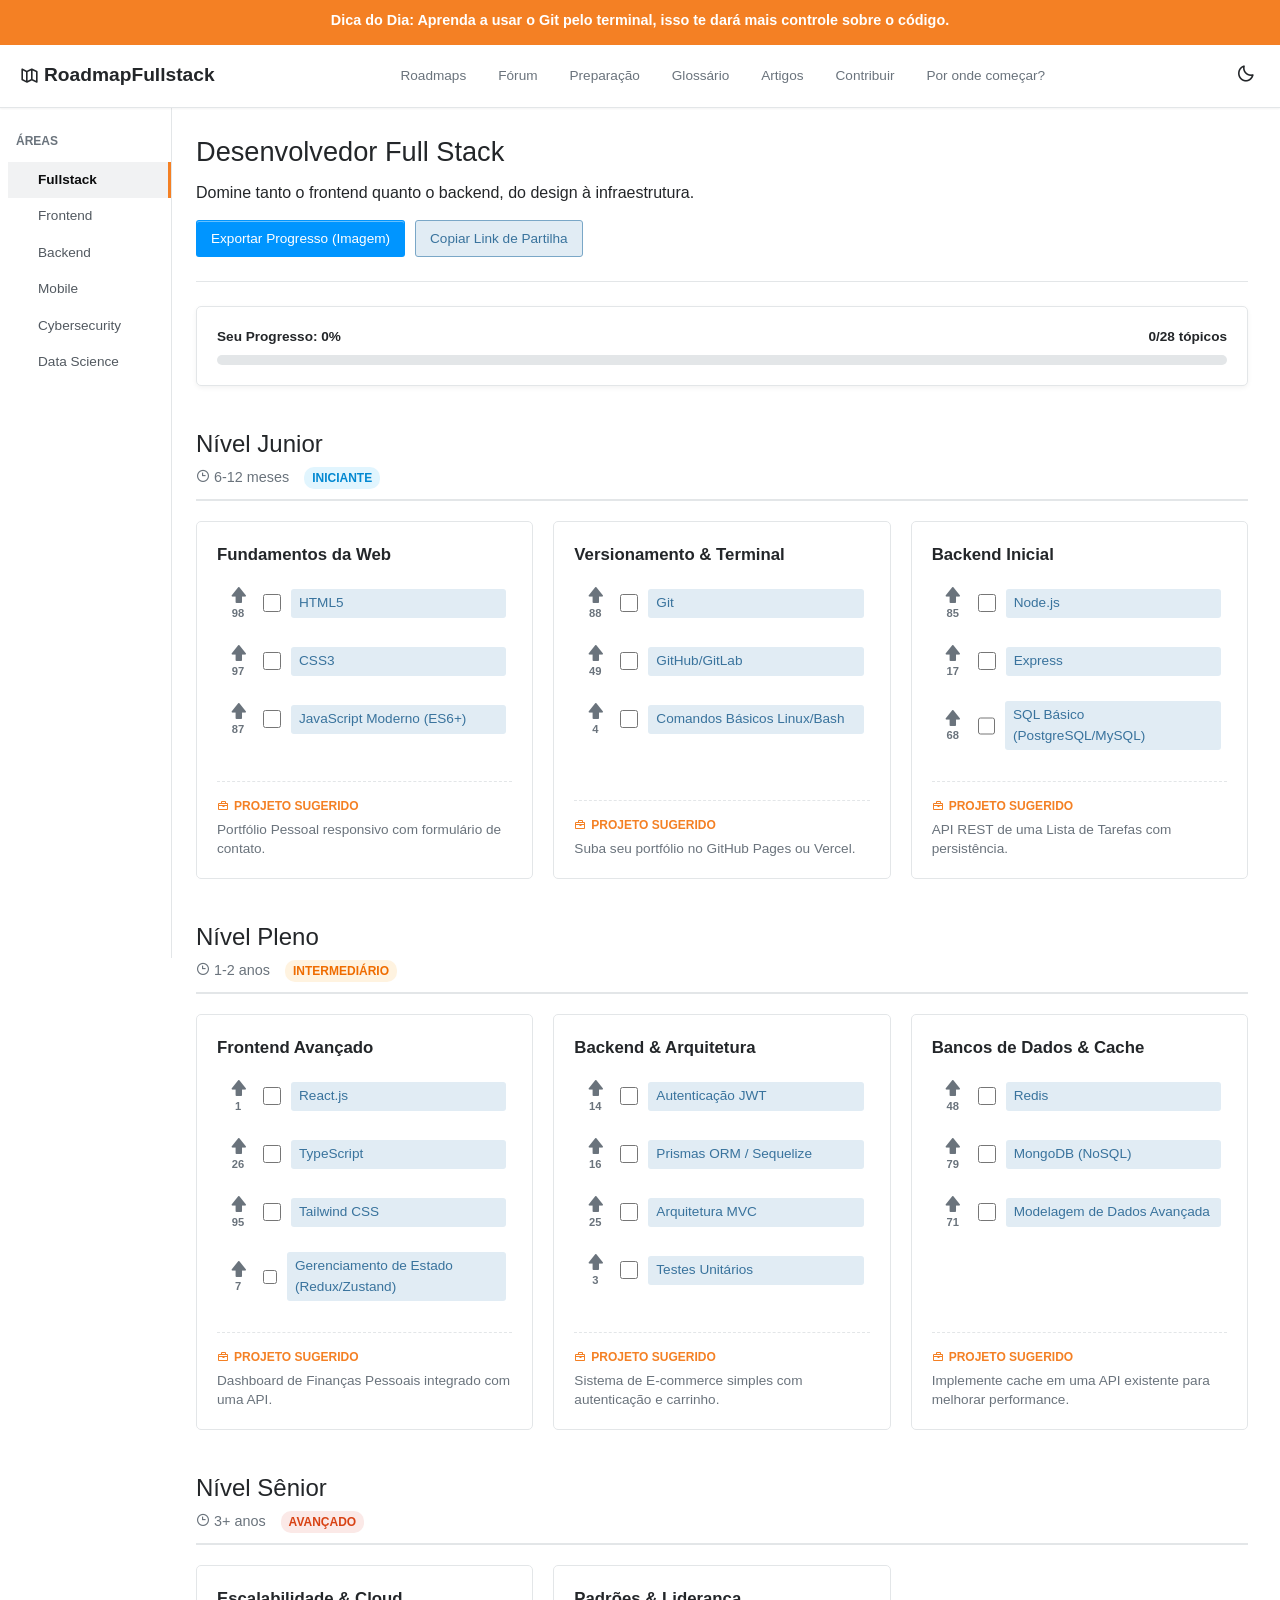
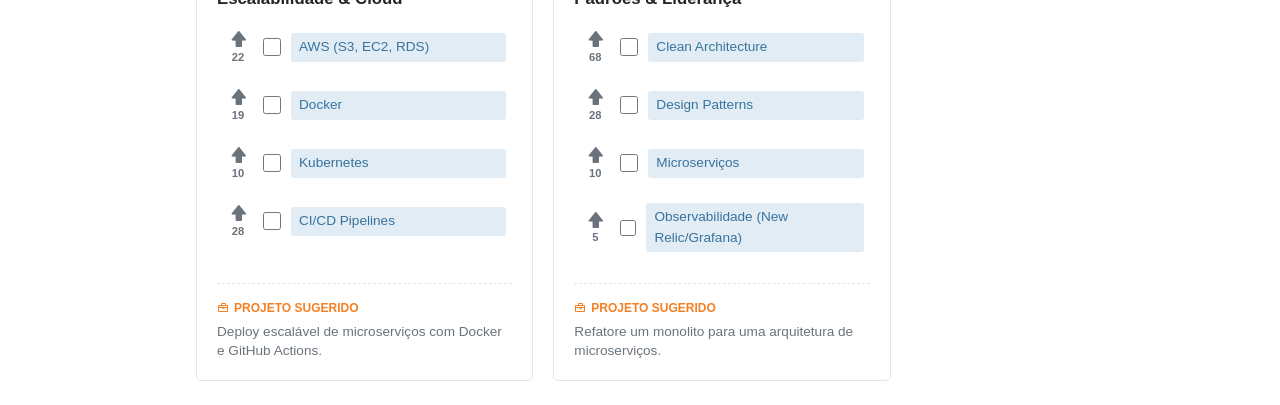
==== commit 795abd97: "Enhance Roadmap and Career pages with full functionality and improved UI - Enriched roadmap data wit" ====
--- a/index.html
+++ b/index.html
@@ -66,7 +66,7 @@
                 </div>
             </section>
 
-            <div id="roadmap-content" class="roadmap-grid">
+            <div id="roadmap-content">
                 <!-- Content loaded via JavaScript -->
             </div>
         </main>
--- a/assets/style.css
+++ b/assets/style.css
@@ -14,7 +14,8 @@
     --tag-bg: #e1ecf4;
     --tag-color: #39739d;
     --tag-hover-bg: #d1e2ee;
-    --sidebar-width: 180px;
+    --sidebar-width: 164px;
+    --right-sidebar-width: 300px;
 }
 
 [data-theme="dark"] {
@@ -117,7 +118,9 @@
     max-width: 1264px;
     margin: 0 auto;
     display: flex;
+    justify-content: space-between;
     min-height: calc(100vh - 50px);
+    width: 100%;
 }
 
 aside.sidebar {
@@ -131,6 +134,13 @@
     background: var(--bg-light);
 }
 
+.right-sidebar {
+    width: var(--right-sidebar-width);
+    flex-shrink: 0;
+    padding: 24px 0 0 24px;
+    display: block;
+}
+
 aside.sidebar h3 {
     font-size: 0.75rem;
     text-transform: uppercase;
@@ -213,53 +223,202 @@
 .roadmap-grid {
     display: grid;
     grid-template-columns: repeat(auto-fill, minmax(280px, 1fr));
-    gap: 15px;
-    margin-top: 20px;
+    gap: 20px;
+    margin-top: 15px;
 }
 
 .category-card {
     border: 1px solid var(--border-color);
-    border-radius: 3px;
-    padding: 24px;
+    border-radius: 5px;
+    padding: 20px;
     background: var(--bg-light);
-    margin-bottom: 20px;
+    display: flex;
+    flex-direction: column;
     height: 100%;
-    transition: box-shadow 0.2s;
+    transition: all 0.2s;
+    position: relative;
+    overflow: hidden;
 }
 
 .category-card:hover {
-    box-shadow: 0 1px 3px rgba(0,0,0,0.12), 0 1px 2px rgba(0,0,0,0.24);
+    border-color: var(--primary-color);
+    box-shadow: 0 4px 12px rgba(0,0,0,0.08);
 }
 
 .category-card h3 {
     margin-bottom: 12px;
-    font-size: 1.1rem;
-    font-weight: 400;
-    color: var(--link-color);
+    font-size: 1.05rem;
+    font-weight: 600;
+    color: var(--text-light);
 }
 
 [data-theme="dark"] .category-card h3 {
-    color: #379fef;
+    color: var(--text-dark);
+}
+
+.tech-tag-container {
+    display: flex;
+    align-items: center;
+    gap: 10px;
+    margin-bottom: 10px;
+    padding: 6px;
+    border-radius: 4px;
+    transition: background 0.2s;
+}
+
+.tech-tag-container:hover {
+    background: rgba(0,0,0,0.02);
+}
+
+[data-theme="dark"] .tech-tag-container:hover {
+    background: rgba(255,255,255,0.05);
+}
+
+.vote-controls {
+    display: flex;
+    flex-direction: column;
+    align-items: center;
+    min-width: 30px;
+}
+
+.vote-icon {
+    font-size: 1.2rem;
+    color: #6a737c;
+    transition: transform 0.1s;
+}
+
+.vote-icon:active {
+    transform: scale(1.2);
+}
+
+.learning-count {
+    font-size: 0.7rem;
+    font-weight: bold;
+    color: #6a737c;
+}
+
+.tech-tag-container input[type="checkbox"] {
+    width: 18px;
+    height: 18px;
+    cursor: pointer;
+    accent-color: var(--primary-color);
 }
 
 .tech-tag {
     background: var(--tag-bg);
     color: var(--tag-color);
-    padding: 5px 6px;
+    padding: 4px 8px;
     border-radius: 3px;
-    font-size: 12px;
+    font-size: 0.85rem;
     cursor: pointer;
     text-decoration: none;
-    transition: background 0.2s;
-    display: inline-block;
-    margin: 2px;
-    line-height: 1;
-    white-space: nowrap;
+    transition: all 0.2s;
+    flex-grow: 1;
 }
 
 .tech-tag:hover {
     background: var(--tag-hover-bg);
-    color: #2c5777;
+    color: var(--link-color);
+}
+
+.tech-items {
+    display: flex;
+    flex-direction: column;
+    flex-grow: 1;
+}
+
+.suggested-project {
+    margin-top: 15px;
+    padding-top: 15px;
+    border-top: 1px dashed var(--border-color);
+}
+
+.project-title {
+    font-size: 0.75rem;
+    font-weight: bold;
+    text-transform: uppercase;
+    color: var(--primary-color);
+    margin-bottom: 5px;
+    display: flex;
+    align-items: center;
+    gap: 5px;
+}
+
+.suggested-project p {
+    font-size: 0.85rem;
+    color: #6a737c;
+    line-height: 1.4;
+}
+
+[data-theme="dark"] .suggested-project p {
+    color: #bcbbbb;
+}
+
+/* Level Styles */
+.level-section {
+    margin-top: 40px;
+}
+
+.level-header {
+    border-bottom: 2px solid var(--border-color);
+    padding-bottom: 10px;
+    margin-bottom: 20px;
+}
+
+.level-info h2 {
+    font-size: 1.5rem;
+    font-weight: 500;
+}
+
+.level-meta {
+    display: flex;
+    gap: 15px;
+    align-items: center;
+    margin-top: 5px;
+    font-size: 0.9rem;
+    color: #6a737c;
+}
+
+.difficulty-badge {
+    padding: 2px 8px;
+    border-radius: 10px;
+    font-size: 0.75rem;
+    font-weight: bold;
+    text-transform: uppercase;
+}
+
+.difficulty-badge.iniciante { background: #e1f5fe; color: #0288d1; }
+.difficulty-badge.intermediário { background: #fff3e0; color: #ef6c00; }
+.difficulty-badge.avançado { background: #fbe9e7; color: #d84315; }
+
+/* Global Progress */
+.progress-container-global {
+    background: var(--bg-light);
+    border: 1px solid var(--border-color);
+    padding: 20px;
+    border-radius: 5px;
+    margin-bottom: 30px;
+    position: sticky;
+    top: 60px;
+    z-index: 100;
+    box-shadow: 0 2px 5px rgba(0,0,0,0.05);
+}
+
+.progress-bar-bg {
+    height: 10px;
+    background: #e3e6e8;
+    border-radius: 5px;
+    overflow: hidden;
+}
+
+[data-theme="dark"] .progress-bar-bg {
+    background: #3d4952;
+}
+
+.progress-bar-fill {
+    height: 100%;
+    background: linear-gradient(90deg, var(--primary-color), #ffb347);
+    transition: width 0.5s ease-out;
 }
 
 /* Articles & Code Formatting */
@@ -305,6 +464,12 @@
     margin-bottom: 12px;
 }
 
+@media (max-width: 640px) {
+    .article-body h1 {
+        font-size: 1.6rem;
+    }
+}
+
 .article-body h2 {
     margin-top: 32px;
     margin-bottom: 12px;
@@ -343,48 +508,230 @@
 
 /* Forum Specific */
 .forum-container {
-    max-width: 900px;
-    margin: 0 auto;
-    padding: 20px;
-}
-
-.question-card {
-    border: 1px solid var(--border-color);
-    border-radius: 5px;
-    padding: 20px;
-    margin-bottom: 20px;
-    background: var(--bg-light);
-}
-
-.question-header {
-    display: flex;
-    justify-content: space-between;
+    flex-grow: 1;
+    padding: 24px;
+    border-left: 1px solid var(--border-color);
+}
+
+.question-summary {
+    display: flex;
+    padding: 16px;
+    border-bottom: 1px solid var(--border-color);
+    gap: 16px;
+}
+
+@media (max-width: 640px) {
+    .question-summary {
+        flex-direction: column;
+        gap: 8px;
+    }
+}
+
+.question-stats {
+    display: flex;
+    flex-direction: column;
+    align-items: flex-end;
+    gap: 8px;
+    min-width: 108px;
     color: #6a737c;
-    font-size: 0.8rem;
-    margin-bottom: 10px;
-}
-
-.question-title {
-    font-size: 1.2rem;
+    font-size: 0.85rem;
+}
+
+@media (max-width: 640px) {
+    .question-stats {
+        flex-direction: row;
+        align-items: center;
+        width: 100%;
+        justify-content: flex-start;
+        gap: 12px;
+    }
+}
+
+.question-stats div {
+    padding: 4px 0;
+}
+
+.question-stats .stat-count {
+    font-weight: 500;
+    color: var(--text-light);
+}
+
+.question-stats .has-answers {
+    border: 1px solid #5eba7d;
+    color: #5eba7d;
+    border-radius: 3px;
+    padding: 4px 8px;
+}
+
+.question-stats .is-accepted {
+    background-color: #5eba7d;
+    color: white;
+    border: 1px solid #5eba7d;
+}
+
+.question-content-summary {
+    flex-grow: 1;
+}
+
+.question-summary-title {
+    font-size: 1.1rem;
     color: var(--link-color);
     text-decoration: none;
+    margin-bottom: 5px;
+    display: block;
+}
+
+.question-summary-title:hover {
+    color: var(--link-hover);
+}
+
+.question-summary-excerpt {
+    font-size: 0.9rem;
+    color: #3b4045;
+    margin-bottom: 10px;
+    display: -webkit-box;
+    -webkit-line-clamp: 2;
+    -webkit-box-orient: vertical;
+    overflow: hidden;
+}
+
+.question-summary-meta {
+    display: flex;
+    justify-content: space-between;
+    align-items: center;
+}
+
+.question-tags {
+    display: flex;
+    gap: 4px;
+    flex-wrap: wrap;
+}
+
+.user-card {
+    display: flex;
+    align-items: center;
+    gap: 8px;
+    font-size: 0.75rem;
+    color: #6a737c;
+    flex-wrap: wrap;
+}
+
+.user-card .username {
+    color: var(--link-color);
+}
+
+.user-card .reputation {
     font-weight: bold;
-    margin-bottom: 10px;
-    display: block;
-}
-
-.answer-box {
-    margin-left: 20px;
-    border-left: 2px solid var(--border-color);
-    padding-left: 15px;
-    margin-top: 15px;
-}
-
-.answer {
-    font-size: 0.9rem;
-    margin-bottom: 10px;
-    padding-bottom: 5px;
+    color: #3b4045;
+}
+
+/* Post view styling */
+.post-layout {
+    display: grid;
+    grid-template-columns: auto 1fr;
+    gap: 16px;
+}
+
+.post-header-meta {
+    font-size: 0.85rem;
+    color: #6a737c;
+    margin-bottom: 20px;
     border-bottom: 1px solid var(--border-color);
+    padding-bottom: 10px;
+    display: flex;
+    gap: 15px;
+    flex-wrap: wrap;
+}
+
+.post-main-content {
+    border-bottom: 1px solid var(--border-color);
+    padding-bottom: 30px;
+}
+
+.post-body-content {
+    margin-bottom: 20px;
+    font-size: 1.05rem;
+    word-break: break-word;
+}
+
+.post-signature-container {
+    display: flex;
+    justify-content: flex-end;
+    margin-top: 20px;
+}
+
+.post-signature {
+    background: var(--tag-bg);
+    padding: 10px;
+    border-radius: 3px;
+    width: 200px;
+    flex-direction: column;
+    align-items: flex-start;
+}
+
+.post-signature .user-info {
+    display: flex;
+    align-items: center;
+    gap: 5px;
+    margin-top: 5px;
+}
+
+.answers-section {
+    margin-top: 30px;
+}
+
+.answers-count-title {
+    margin-bottom: 20px;
+    font-weight: 400;
+    font-size: 1.3rem;
+}
+
+@media (max-width: 640px) {
+    .post-layout {
+        grid-template-columns: 1fr;
+    }
+}
+
+.voter {
+    display: flex;
+    flex-direction: column;
+    align-items: center;
+    color: #babfc4;
+}
+
+@media (max-width: 640px) {
+    .voter {
+        flex-direction: row;
+        gap: 15px;
+        justify-content: flex-start;
+        border-bottom: 1px solid var(--border-color);
+        padding-bottom: 10px;
+    }
+}
+
+.voter i {
+    font-size: 2.5rem;
+    cursor: pointer;
+}
+
+.voter i:hover {
+    color: var(--primary-color);
+}
+
+.voter .vote-count {
+    font-size: 1.3rem;
+    color: #6a737c;
+    font-weight: 500;
+}
+
+.post-text {
+    font-size: 1rem;
+    line-height: 1.5;
+}
+
+.answer-item {
+    border-bottom: 1px solid var(--border-color);
+    padding: 16px 0;
 }
 
 .new-post-form {
@@ -420,73 +767,152 @@
 }
 
 /* Preparação Specific */
-.prep-container {
-    max-width: 1100px;
-    margin: 0 auto;
-    padding: 30px 20px;
-}
-
-.career-stage {
-    margin-bottom: 50px;
+.qa-section {
+    margin-bottom: 40px;
+}
+.qa-item {
+    background: var(--bg-light);
+    border: 1px solid var(--border-color);
+    border-radius: 5px;
+    padding: 20px;
+    margin-bottom: 15px;
+    transition: transform 0.2s;
+}
+.qa-item:hover {
+    transform: translateX(5px);
+    border-left: 4px solid var(--primary-color);
+}
+.qa-item h3 {
+    color: var(--primary-color);
+    margin-bottom: 10px;
+    display: flex;
+    align-items: center;
+    gap: 10px;
+    font-size: 1.1rem;
+}
+.qa-item p {
+    margin-bottom: 10px;
+    line-height: 1.6;
+    color: #3b4045;
+}
+[data-theme="dark"] .qa-item p {
+    color: #bcbbbb;
+}
+.qa-item ul {
+    padding-left: 20px;
+    margin-top: 10px;
+}
+.qa-item li {
+    margin-bottom: 8px;
+    font-size: 0.95rem;
+}
+.career-nav {
+    display: flex;
+    justify-content: center;
+    gap: 15px;
+    margin-bottom: 40px;
+    flex-wrap: wrap;
+    position: sticky;
+    top: 60px;
+    background: var(--bg-light);
+    padding: 15px 0;
+    z-index: 100;
+    border-bottom: 1px solid var(--border-color);
+}
+.career-nav a {
+    text-decoration: none;
+    color: #6a737c;
+    padding: 8px 16px;
+    border: 1px solid var(--border-color);
+    border-radius: 20px;
+    transition: all 0.2s;
+    font-size: 0.9rem;
+}
+.career-nav a:hover, .career-nav a.active {
+    background: var(--primary-color);
+    color: white;
+    border-color: var(--primary-color);
 }
 
 .stage-title {
-    font-size: 1.5rem;
-    margin-bottom: 20px;
+    font-size: 1.7rem;
+    margin-bottom: 25px;
     padding-bottom: 10px;
-    border-bottom: 2px solid var(--border-color);
-    font-weight: 400;
-}
-
-.stage-title.junior { border-color: #4CAF50; }
-.stage-title.middle { border-color: #2196F3; }
-.stage-title.senior { border-color: #f48024; }
-.stage-title.tips { border-color: #9c27b0; }
-
-.prep-grid {
-    display: grid;
-    grid-template-columns: repeat(auto-fill, minmax(350px, 1fr));
-    gap: 20px;
+    border-bottom: 3px solid var(--border-color);
+    font-weight: 500;
+}
+.stage-title.junior { border-color: #4CAF50; color: #4CAF50; }
+.stage-title.middle { border-color: #2196F3; color: #2196F3; }
+.stage-title.senior { border-color: #f48024; color: #f48024; }
+.stage-title.tips { border-color: #9c27b0; color: #9c27b0; }
+
+.checklist-card {
+    background: #fdf7e2;
+    border: 1px solid #e6dbaf;
+    padding: 20px;
+    border-radius: 5px;
     margin-top: 20px;
 }
-
-.prep-card {
-    border: 1px solid var(--border-color);
-    border-radius: 4px;
-    padding: 24px;
-    background: var(--bg-light);
-    box-shadow: 0 1px 3px rgba(0,0,0,0.05);
-    transition: transform 0.2s;
-}
-
-.prep-card:hover {
-    transform: translateY(-2px);
-    box-shadow: 0 4px 8px rgba(0,0,0,0.1);
-}
-
-.prep-card i {
-    font-size: 2.5rem;
-    color: var(--primary-color);
+[data-theme="dark"] .checklist-card {
+    background: #3e3b2e;
+    border-color: #5c553d;
+}
+.checklist-card h4 {
     margin-bottom: 15px;
-}
-
-.prep-card ul {
+    display: flex;
+    align-items: center;
+    gap: 10px;
+}
+.checklist-item {
+    display: flex;
+    align-items: center;
+    gap: 10px;
+    margin-bottom: 10px;
+    font-size: 0.9rem;
+}
+.checklist-item i {
+    color: #5eba7d;
+}
+
+/* Sidebar widget */
+.s-widget {
+    border: 1px solid #f1e5bc;
+    background-color: #fdf7e2;
+    border-radius: 3px;
+    margin-bottom: 16px;
+    box-shadow: 0 1px 2px rgba(0,0,0,0.05);
+}
+
+.s-widget-header {
+    padding: 12px 15px;
+    background-color: #fbf2d4;
+    border-bottom: 1px solid #f1e5bc;
+    font-size: 0.8rem;
+    font-weight: bold;
+    color: #3b4045;
+    text-transform: uppercase;
+}
+
+.s-widget-content {
+    padding: 12px 15px;
+}
+
+.s-widget-content ul {
     list-style: none;
-    padding-left: 0;
-}
-
-.prep-card li {
+}
+
+.s-widget-content li {
     margin-bottom: 10px;
-    display: flex;
-    align-items: flex-start;
-    gap: 10px;
-    font-size: 0.9rem;
-}
-
-.prep-card li i {
-    font-size: 1rem;
-    margin-bottom: 0;
-    margin-top: 3px;
+    font-size: 0.85rem;
+}
+
+.s-widget-content a {
+    text-decoration: none;
+    color: #3b4045;
+}
+
+.s-widget-content a:hover {
+    color: var(--text-light);
 }
 
 /* Buttons */
@@ -531,6 +957,11 @@
     .container {
         flex-direction: column;
     }
+    .right-sidebar {
+        width: 100%;
+        padding: 24px;
+        border-top: 1px solid var(--border-color);
+    }
     aside.sidebar {
         width: 100%;
         height: auto;
@@ -637,9 +1068,12 @@
     padding: 0 15px;
     font-size: 0.9rem;
     color: var(--text-light);
-    height: 40px;
-    line-height: 40px;
+    min-height: 40px;
+    line-height: 1.2;
     cursor: pointer;
+    white-space: nowrap;
+    overflow: hidden;
+    text-overflow: ellipsis;
 }
 
 .custom-select-trigger:after {
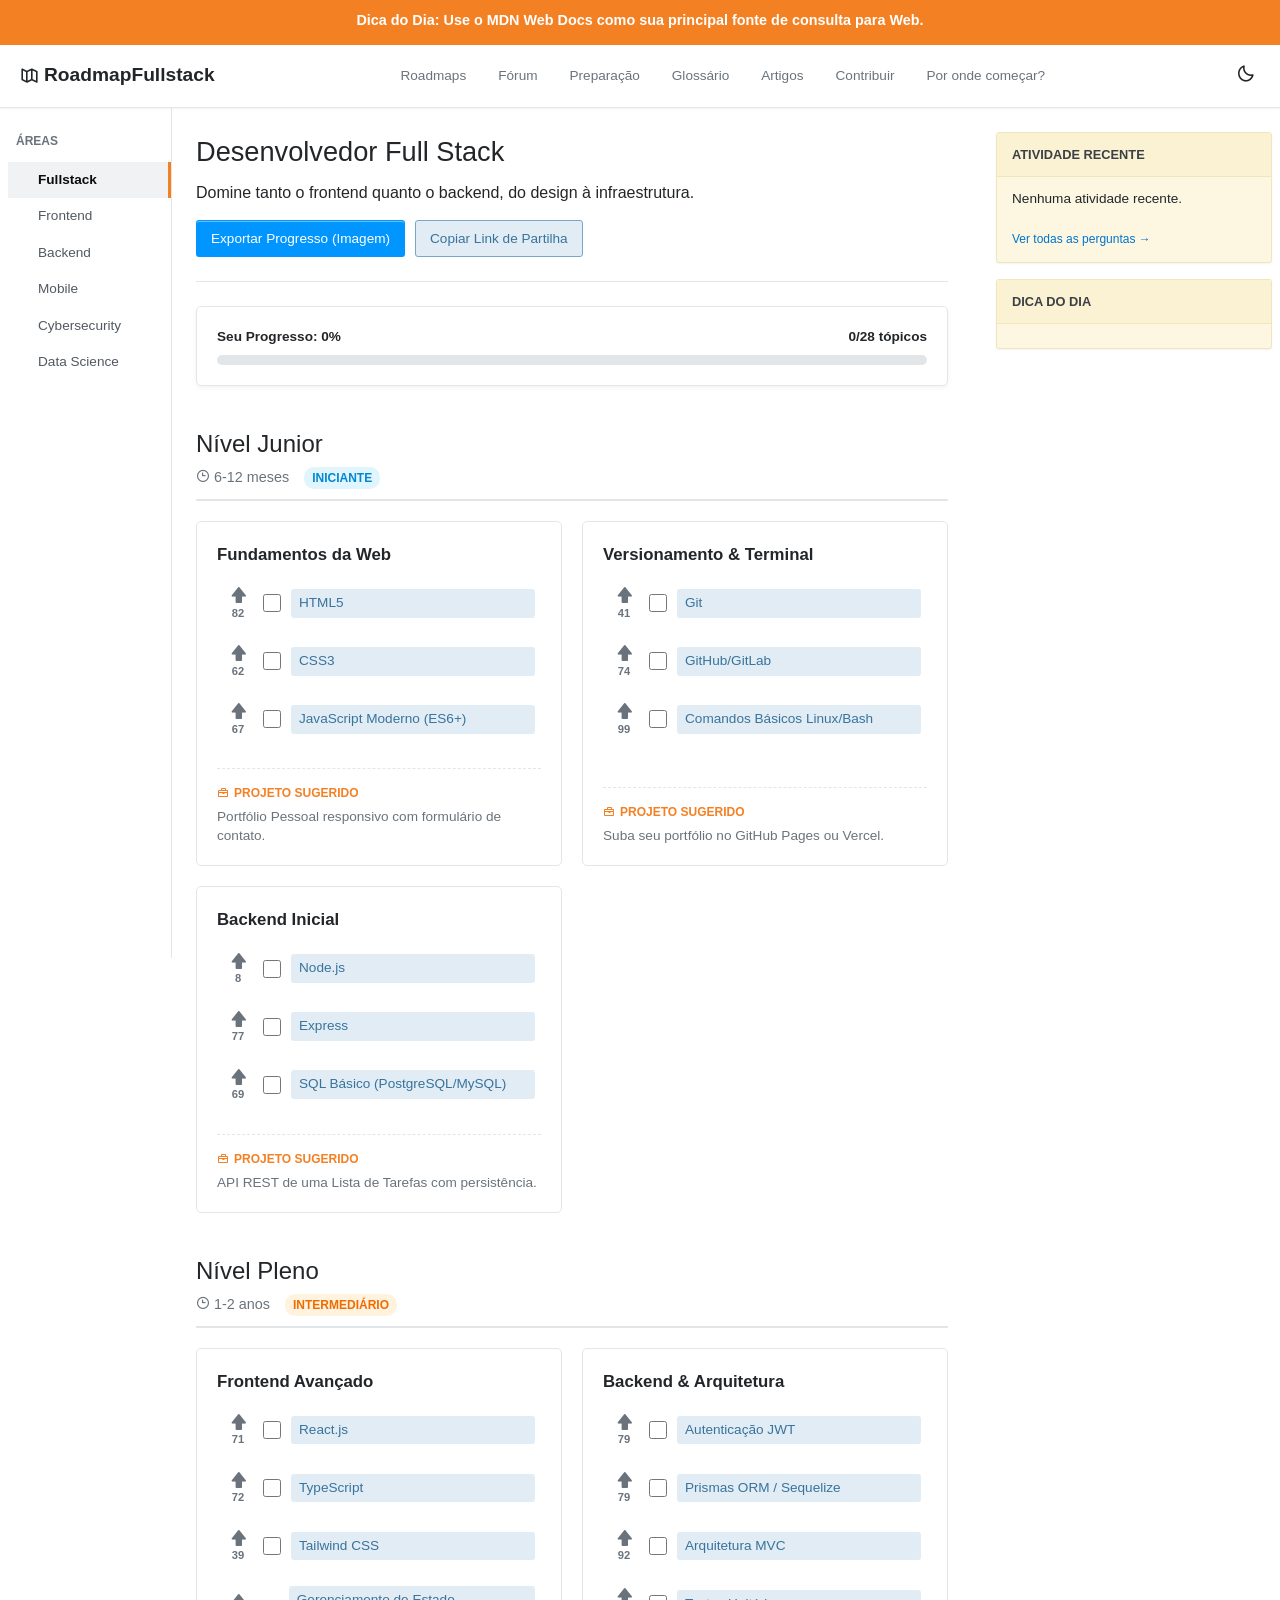
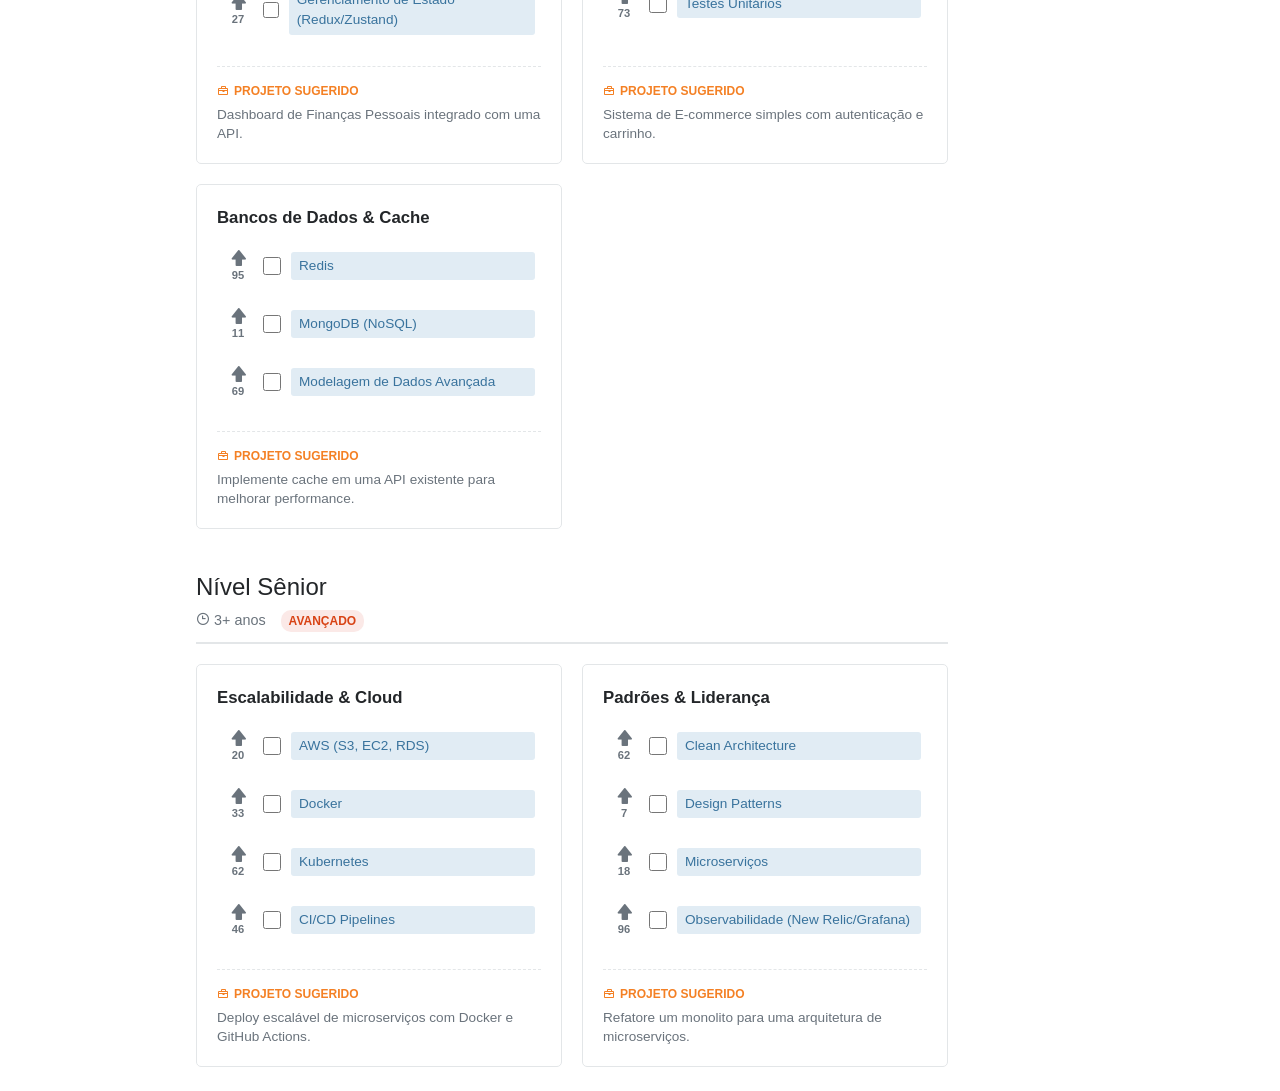
==== commit 5574d09a: "Melhoria na navegação do fórum, redesign da página de carreira e novas funcionalidades. - Correção d" ====
--- a/index.html
+++ b/index.html
@@ -70,6 +70,25 @@
                 <!-- Content loaded via JavaScript -->
             </div>
         </main>
+
+        <aside class="right-sidebar">
+            <div class="s-widget">
+                <div class="s-widget-header">Atividade Recente</div>
+                <div class="s-widget-content">
+                    <ul id="latest-activity-list" style="list-style: none;">
+                        <!-- JS Loaded -->
+                    </ul>
+                    <a href="forum.html" style="font-size: 0.75rem; color: var(--link-color); text-decoration: none; margin-top: 10px; display: inline-block;">Ver todas as perguntas →</a>
+                </div>
+            </div>
+
+            <div class="s-widget">
+                <div class="s-widget-header">Dica do Dia</div>
+                <div class="s-widget-content">
+                    <p id="daily-tip" style="font-size: 0.85rem; color: #3b4045; line-height: 1.4;"></p>
+                </div>
+            </div>
+        </aside>
     </div>
 
     <!-- Resource Modal -->
--- a/assets/style.css
+++ b/assets/style.css
@@ -869,9 +869,15 @@
     gap: 10px;
     margin-bottom: 10px;
     font-size: 0.9rem;
+    cursor: pointer;
+    transition: color 0.2s;
+}
+.checklist-item:hover {
+    color: var(--primary-color);
 }
 .checklist-item i {
     color: #5eba7d;
+    font-size: 1.2rem;
 }
 
 /* Sidebar widget */
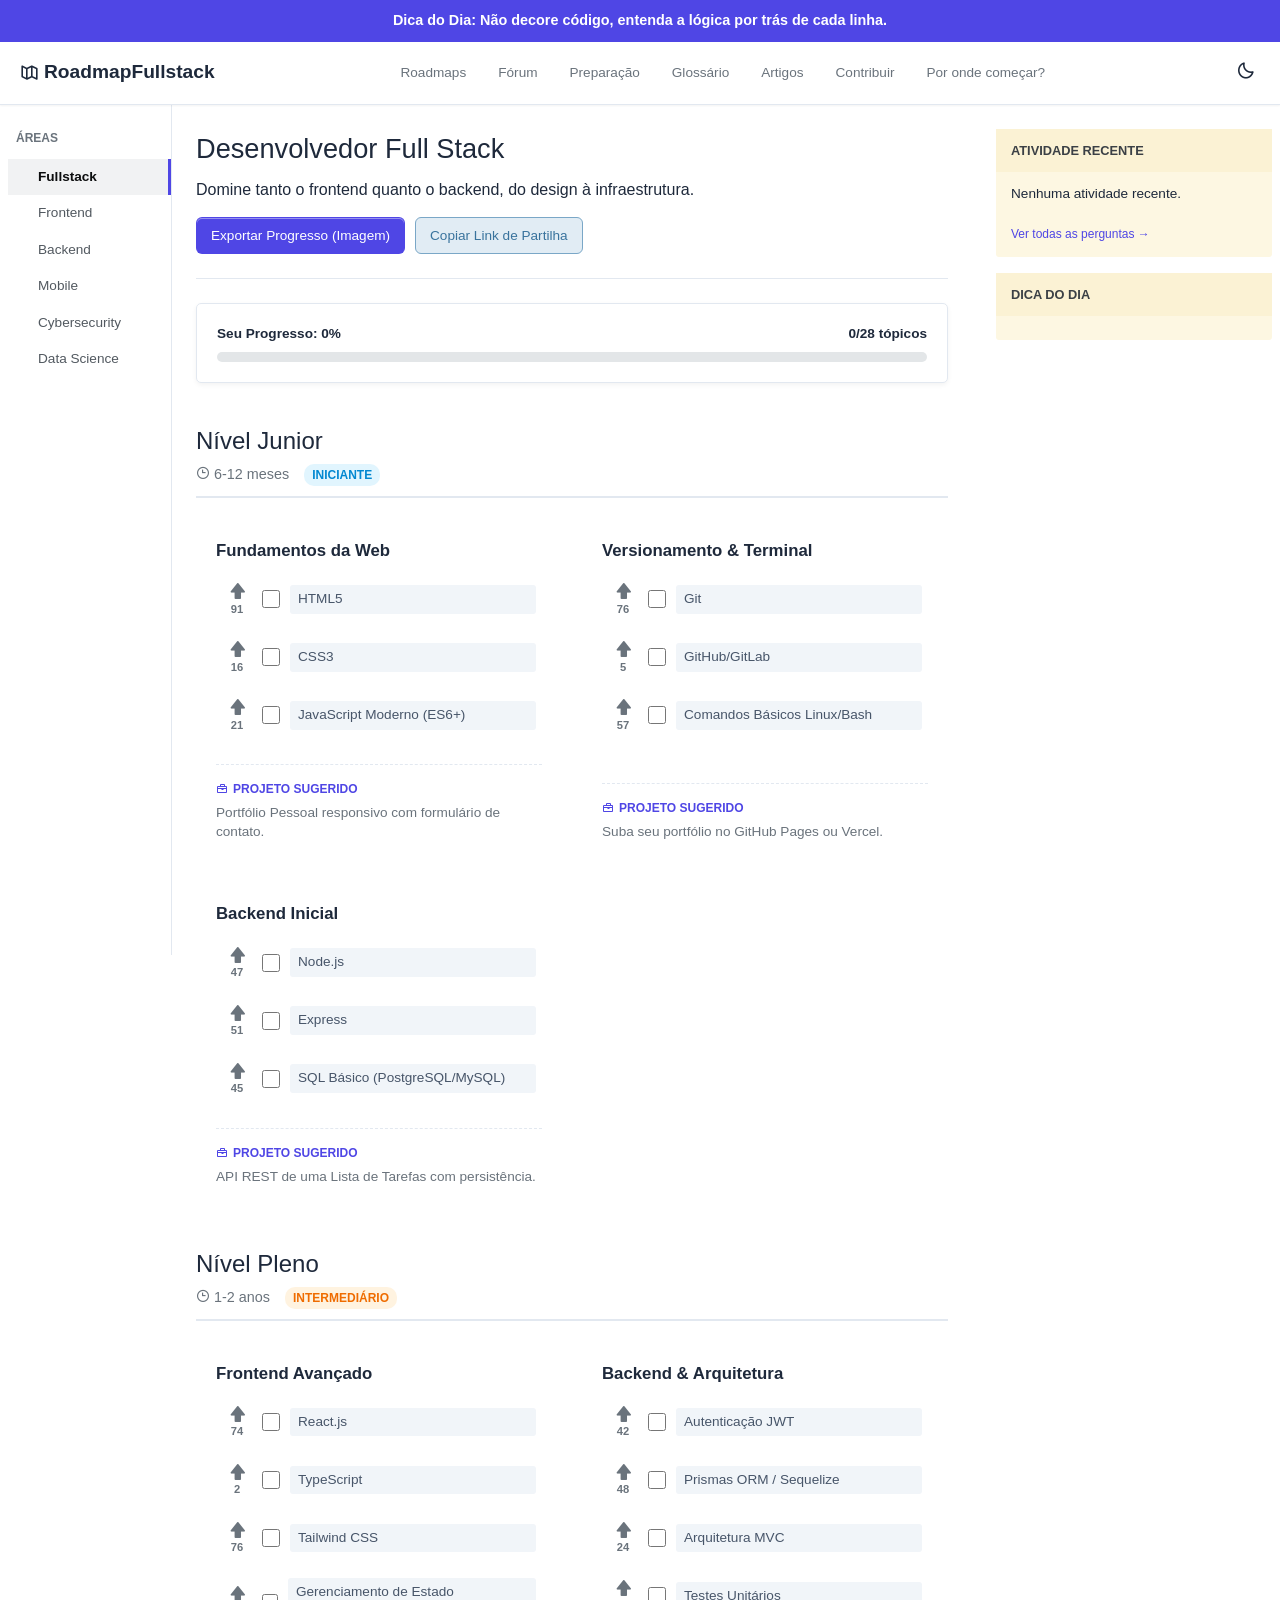
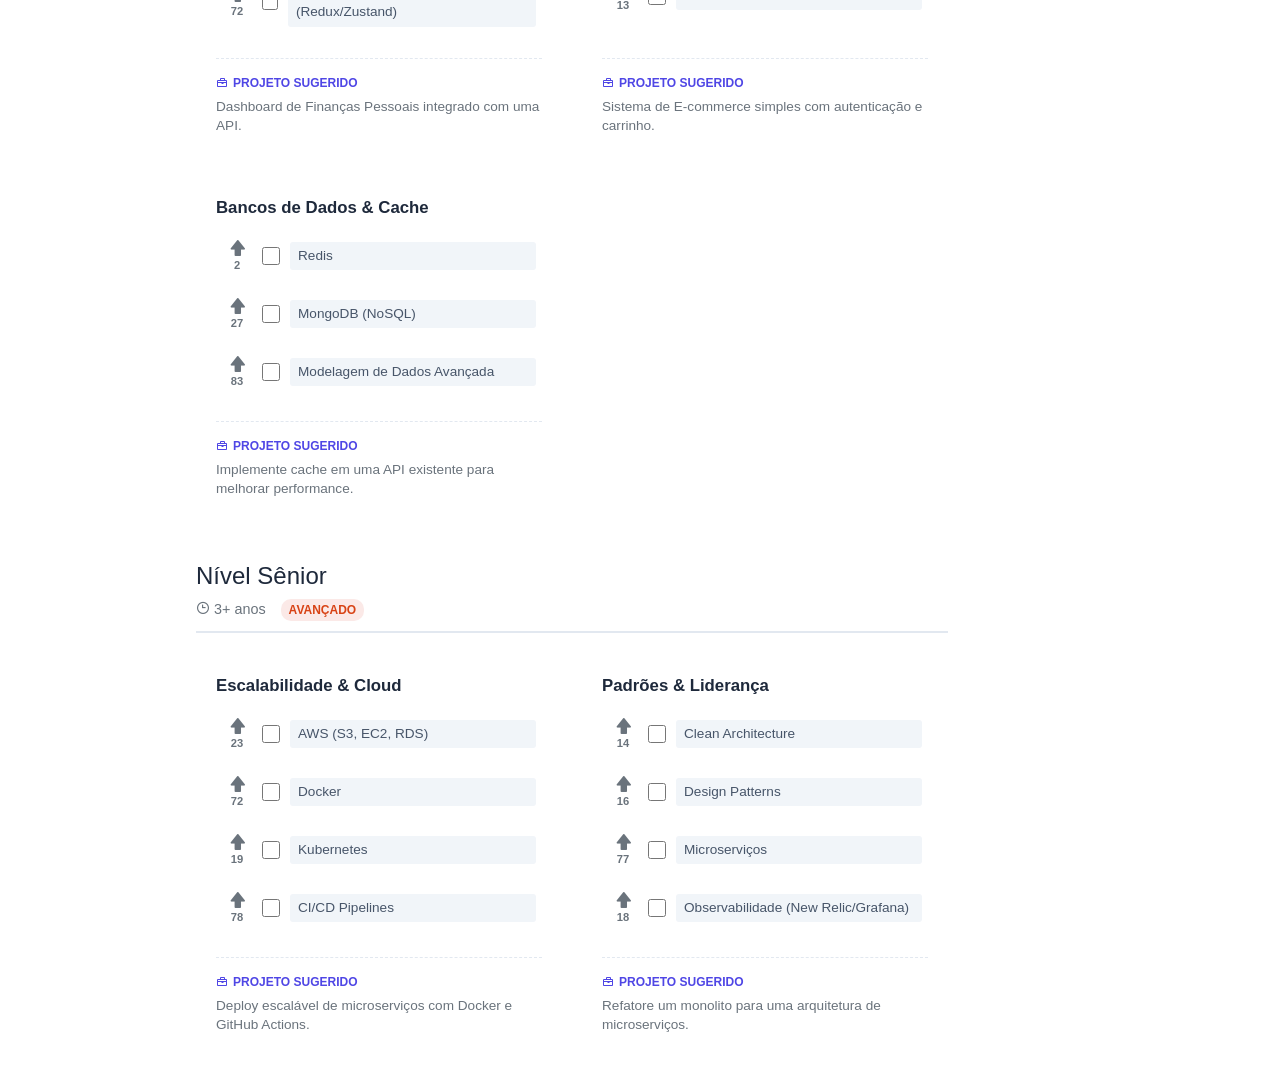
==== commit 7caa5045: "Comprehensive SEO and Social Media Preview Optimization - Added descriptive titles and meta descript" ====
--- a/index.html
+++ b/index.html
@@ -3,10 +3,46 @@
 <head>
     <meta charset="UTF-8">
     <meta name="viewport" content="width=device-width, initial-scale=1.0">
-    <title>RoadmapFullstack - Guia de Carreira em TI</title>
+    <title>RoadmapFullstack - Seu Guia Completo de Carreira em TI</title>
+    <meta name="description" content="Explore roadmaps interativos para Fullstack, Frontend, Backend e muito mais. Aprenda as tecnologias que o mercado exige de forma estruturada e eficiente.">
+
+    <!-- Open Graph / Facebook -->
+    <meta property="og:type" content="website">
+    <meta property="og:url" content="https://roadmapfullstack.com/">
+    <meta property="og:title" content="RoadmapFullstack - Seu Guia Completo de Carreira em TI">
+    <meta property="og:description" content="Explore roadmaps interativos para Fullstack, Frontend, Backend e muito mais. Aprenda as tecnologias que o mercado exige de forma estruturada e eficiente.">
+    <meta property="og:image" content="https://roadmapfullstack.com/assets/og-image.png">
+
+    <!-- Twitter -->
+    <meta name="twitter:card" content="summary_large_image">
+    <meta name="twitter:url" content="https://roadmapfullstack.com/">
+    <meta name="twitter:title" content="RoadmapFullstack - Seu Guia Completo de Carreira em TI">
+    <meta name="twitter:description" content="Explore roadmaps interativos para Fullstack, Frontend, Backend e muito mais. Aprenda as tecnologias que o mercado exige de forma estruturada e eficiente.">
+    <meta name="twitter:image" content="https://roadmapfullstack.com/assets/og-image.png">
+
     <link href="assets/style.css" rel="stylesheet"/>
     <link href="https://unpkg.com/boxicons@2.1.4/css/boxicons.min.css" rel="stylesheet">
     <script src="https://html2canvas.hertzen.com/dist/html2canvas.min.js"></script>
+    <script type="application/ld+json">
+    {
+      "@context": "https://schema.org",
+      "@type": "WebSite",
+      "name": "RoadmapFullstack",
+      "url": "https://roadmapfullstack.com/"
+    }
+    </script>
+    <script type="application/ld+json">
+    {
+      "@context": "https://schema.org",
+      "@type": "Organization",
+      "name": "RoadmapFullstack",
+      "url": "https://roadmapfullstack.com/",
+      "logo": "https://roadmapfullstack.com/assets/logo.png",
+      "sameAs": [
+        "https://github.com/borgelevisberg17/roadmapfullstack"
+      ]
+    }
+    </script>
 </head>
 <body>
     <nav>
--- a/assets/style.css
+++ b/assets/style.css
@@ -1,19 +1,19 @@
 :root {
-    --primary-color: #f48024; /* Stack Overflow orange */
-    --secondary-color: #232629;
+    --primary-color: #4f46e5; /* Modern Indigo */
+    --secondary-color: #18181b;
     --bg-light: #ffffff;
-    --bg-dark: #2d2d2d;
-    --text-light: #232629;
-    --text-dark: #f8f9f9;
-    --border-color: #e3e6e8;
-    --border-color-dark: #4a4e51;
-    --link-color: #0074cc;
-    --link-hover: #0a95ff;
-    --code-bg: #f6f6f6;
-    --code-bg-dark: #1e1e1e;
-    --tag-bg: #e1ecf4;
-    --tag-color: #39739d;
-    --tag-hover-bg: #d1e2ee;
+    --bg-dark: #09090b;
+    --text-light: #1e293b;
+    --text-dark: #f1f5f9;
+    --border-color: #e2e8f0;
+    --border-color-dark: #27272a;
+    --link-color: #4f46e5;
+    --link-hover: #4338ca;
+    --code-bg: #f8fafc;
+    --code-bg-dark: #18181b;
+    --tag-bg: #f1f5f9;
+    --tag-color: #475569;
+    --tag-hover-bg: #e2e8f0;
     --sidebar-width: 164px;
     --right-sidebar-width: 300px;
 }
@@ -23,9 +23,9 @@
     --text-light: var(--text-dark);
     --border-color: var(--border-color-dark);
     --code-bg: var(--code-bg-dark);
-    --tag-bg: #3d4952;
-    --tag-color: #9cd1f7;
-    --tag-hover-bg: #4a5a66;
+    --tag-bg: #27272a;
+    --tag-color: #e2e8f0;
+    --tag-hover-bg: #3f3f46;
 }
 
 * {
@@ -43,7 +43,6 @@
 }
 
 nav {
-    border-top: 3px solid var(--primary-color);
     border-bottom: 1px solid var(--border-color);
     padding: 10px 20px;
     display: flex;
@@ -228,7 +227,6 @@
 }
 
 .category-card {
-    border: 1px solid var(--border-color);
     border-radius: 5px;
     padding: 20px;
     background: var(--bg-light);
@@ -240,10 +238,6 @@
     overflow: hidden;
 }
 
-.category-card:hover {
-    border-color: var(--primary-color);
-    box-shadow: 0 4px 12px rgba(0,0,0,0.08);
-}
 
 .category-card h3 {
     margin-bottom: 12px;
@@ -417,7 +411,7 @@
 
 .progress-bar-fill {
     height: 100%;
-    background: linear-gradient(90deg, var(--primary-color), #ffb347);
+    background: var(--primary-color);
     transition: width 0.5s ease-out;
 }
 
@@ -459,14 +453,42 @@
     max-width: 100%;
 }
 
-.article-body h1 {
-    font-size: 2rem;
-    margin-bottom: 12px;
+.article-header {
+    margin-bottom: 30px;
+}
+
+.article-header h1 {
+    font-size: 2.5rem;
+    line-height: 1.2;
+    margin-bottom: 15px;
+    font-weight: 700;
+}
+
+.article-meta {
+    display: flex;
+    align-items: center;
+    gap: 15px;
+    color: #6a737c;
+    font-size: 0.9rem;
+    flex-wrap: wrap;
+}
+
+.article-meta span {
+    display: flex;
+    align-items: center;
+    gap: 5px;
+}
+
+.article-content-wrapper {
+    margin-top: 30px;
 }
 
 @media (max-width: 640px) {
-    .article-body h1 {
-        font-size: 1.6rem;
+    .article-header h1 {
+        font-size: 1.75rem;
+    }
+    .article-meta {
+        gap: 10px;
     }
 }
 
@@ -513,12 +535,73 @@
     border-left: 1px solid var(--border-color);
 }
 
+#forum-hero-section {
+    padding-bottom: 20px;
+    border-bottom: 1px solid var(--border-color);
+    margin-bottom: 30px;
+}
+
+.forum-dashboard-grid {
+    display: grid;
+    grid-template-columns: repeat(auto-fill, minmax(280px, 1fr));
+    gap: 24px;
+    margin-top: 20px;
+}
+
+.forum-category-card {
+    background: var(--bg-light);
+    border-radius: 8px;
+    padding: 24px;
+    cursor: pointer;
+    transition: all 0.3s ease;
+    display: flex;
+    flex-direction: column;
+    align-items: flex-start;
+    gap: 12px;
+}
+
+
+.category-icon {
+    width: 48px;
+    height: 48px;
+    background: rgba(79, 70, 229, 0.1);
+    color: var(--primary-color);
+    border-radius: 12px;
+    display: flex;
+    align-items: center;
+    justify-content: center;
+    font-size: 1.5rem;
+}
+
+.forum-category-card h3 {
+    font-size: 1.1rem;
+    font-weight: 600;
+    margin: 0;
+}
+
+.forum-category-card p {
+    font-size: 0.85rem;
+    color: #64748b;
+    margin: 0;
+    line-height: 1.5;
+}
+
+.category-stats {
+    font-size: 0.75rem;
+    font-weight: 500;
+    color: #94a3b8;
+    margin-top: auto;
+}
+
 .question-summary {
     display: flex;
-    padding: 16px;
-    border-bottom: 1px solid var(--border-color);
+    padding: 20px;
+    border-radius: 8px;
+    margin-bottom: 16px;
     gap: 16px;
-}
+    background: var(--bg-light);
+}
+
 
 @media (max-width: 640px) {
     .question-summary {
@@ -599,6 +682,15 @@
     display: flex;
     justify-content: space-between;
     align-items: center;
+    gap: 10px;
+    flex-wrap: wrap;
+}
+
+@media (max-width: 640px) {
+    .question-summary-meta {
+        flex-direction: column;
+        align-items: flex-start;
+    }
 }
 
 .question-tags {
@@ -643,6 +735,16 @@
     flex-wrap: wrap;
 }
 
+#forum-title {
+    word-break: break-word;
+}
+
+@media (max-width: 640px) {
+    #forum-title {
+        font-size: 1.5rem !important;
+    }
+}
+
 .post-main-content {
     border-bottom: 1px solid var(--border-color);
     padding-bottom: 30px;
@@ -665,6 +767,7 @@
     padding: 10px;
     border-radius: 3px;
     width: 200px;
+    max-width: 100%;
     flex-direction: column;
     align-items: flex-start;
 }
@@ -714,6 +817,12 @@
     cursor: pointer;
 }
 
+@media (max-width: 640px) {
+    .voter i {
+        font-size: 1.8rem;
+    }
+}
+
 .voter i:hover {
     color: var(--primary-color);
 }
@@ -772,15 +881,9 @@
 }
 .qa-item {
     background: var(--bg-light);
-    border: 1px solid var(--border-color);
     border-radius: 5px;
     padding: 20px;
     margin-bottom: 15px;
-    transition: transform 0.2s;
-}
-.qa-item:hover {
-    transform: translateX(5px);
-    border-left: 4px solid var(--primary-color);
 }
 .qa-item h3 {
     color: var(--primary-color);
@@ -838,24 +941,23 @@
     font-size: 1.7rem;
     margin-bottom: 25px;
     padding-bottom: 10px;
-    border-bottom: 3px solid var(--border-color);
-    font-weight: 500;
-}
-.stage-title.junior { border-color: #4CAF50; color: #4CAF50; }
-.stage-title.middle { border-color: #2196F3; color: #2196F3; }
-.stage-title.senior { border-color: #f48024; color: #f48024; }
-.stage-title.tips { border-color: #9c27b0; color: #9c27b0; }
+    border-bottom: 3px solid var(--primary-color);
+    font-weight: 600;
+    color: var(--text-light);
+    display: flex;
+    align-items: center;
+    gap: 12px;
+    flex-wrap: wrap;
+}
 
 .checklist-card {
     background: #fdf7e2;
-    border: 1px solid #e6dbaf;
     padding: 20px;
     border-radius: 5px;
     margin-top: 20px;
 }
 [data-theme="dark"] .checklist-card {
     background: #3e3b2e;
-    border-color: #5c553d;
 }
 .checklist-card h4 {
     margin-bottom: 15px;
@@ -880,19 +982,48 @@
     font-size: 1.2rem;
 }
 
+.mentor-note {
+    background: #e1ecf4;
+    border-left: 4px solid var(--link-color);
+    padding: 15px;
+    margin-bottom: 20px;
+    display: flex;
+    gap: 12px;
+    align-items: flex-start;
+    border-radius: 0 4px 4px 0;
+}
+
+.mentor-note i {
+    color: var(--link-color);
+    font-size: 1.4rem;
+    margin-top: 2px;
+}
+
+.mentor-note span {
+    font-size: 0.9rem;
+    color: #3b4045;
+    line-height: 1.5;
+}
+
+[data-theme="dark"] .mentor-note {
+    background: #2d3e4a;
+    border-color: #0074cc;
+}
+
+[data-theme="dark"] .mentor-note span {
+    color: #e3e6e8;
+}
+
 /* Sidebar widget */
 .s-widget {
-    border: 1px solid #f1e5bc;
     background-color: #fdf7e2;
     border-radius: 3px;
     margin-bottom: 16px;
-    box-shadow: 0 1px 2px rgba(0,0,0,0.05);
 }
 
 .s-widget-header {
     padding: 12px 15px;
     background-color: #fbf2d4;
-    border-bottom: 1px solid #f1e5bc;
     font-size: 0.8rem;
     font-weight: bold;
     color: #3b4045;
@@ -924,11 +1055,11 @@
 /* Buttons */
 .btn {
     padding: 10px 14px;
-    border-radius: 3px;
+    border-radius: 6px;
     cursor: pointer;
     font-size: 0.85rem;
     border: 1px solid transparent;
-    background: #0095ff;
+    background: var(--primary-color);
     color: white;
     box-shadow: inset 0 1px 0 0 rgba(255, 255, 255, 0.4);
     text-decoration: none;
@@ -937,7 +1068,7 @@
 }
 
 .btn:hover {
-    background: #0074cc;
+    filter: brightness(0.9);
 }
 
 .btn-outline {
@@ -1011,11 +1142,12 @@
         justify-content: flex-start;
         border-top: 1px solid var(--border-color);
         margin-top: 10px;
-        padding-top: 10px;
+        padding: 10px 0;
+        gap: 5px;
     }
     .nav-links a {
-        font-size: 0.8rem;
-        padding: 4px 10px;
+        font-size: 0.75rem;
+        padding: 5px 10px;
     }
     .hero-section {
         padding-bottom: 15px;
@@ -1211,3 +1343,87 @@
     text-align: left;
     padding: 15px;
 }
+
+#forum-search {
+    padding: 12px 12px 12px 40px !important;
+    border-radius: 8px !important;
+    transition: border-color 0.2s, box-shadow 0.2s;
+}
+
+#forum-search:focus {
+    border-color: var(--primary-color) !important;
+    box-shadow: 0 0 0 3px rgba(79, 70, 229, 0.1);
+    outline: none;
+}
+
+/* Modern Pagination */
+.modern-pagination {
+    display: flex;
+    align-items: center;
+    gap: 15px;
+    margin-top: 20px;
+    user-select: none;
+}
+
+.page-nav-btn {
+    display: flex;
+    align-items: center;
+    gap: 5px;
+    padding: 8px 16px;
+    border: 1px solid var(--border-color);
+    background: var(--bg-light);
+    color: var(--text-light);
+    border-radius: 6px;
+    cursor: pointer;
+    font-size: 0.9rem;
+    transition: all 0.2s;
+}
+
+.page-nav-btn:hover:not(.disabled) {
+    background: var(--tag-bg);
+    border-color: var(--primary-color);
+}
+
+.page-nav-btn.disabled {
+    opacity: 0.5;
+    cursor: not-allowed;
+}
+
+.page-numbers {
+    display: flex;
+    gap: 5px;
+}
+
+.page-num {
+    width: 36px;
+    height: 36px;
+    display: flex;
+    align-items: center;
+    justify-content: center;
+    border: 1px solid var(--border-color);
+    background: var(--bg-light);
+    color: var(--text-light);
+    border-radius: 6px;
+    cursor: pointer;
+    font-size: 0.9rem;
+    transition: all 0.2s;
+}
+
+.page-num:hover {
+    background: var(--tag-bg);
+}
+
+.page-num.active {
+    background: var(--primary-color);
+    color: white;
+    border-color: var(--primary-color);
+}
+
+.pagination-dots {
+    display: flex;
+    align-items: center;
+    justify-content: center;
+    padding: 0 5px;
+    color: var(--text-light);
+    opacity: 0.6;
+}
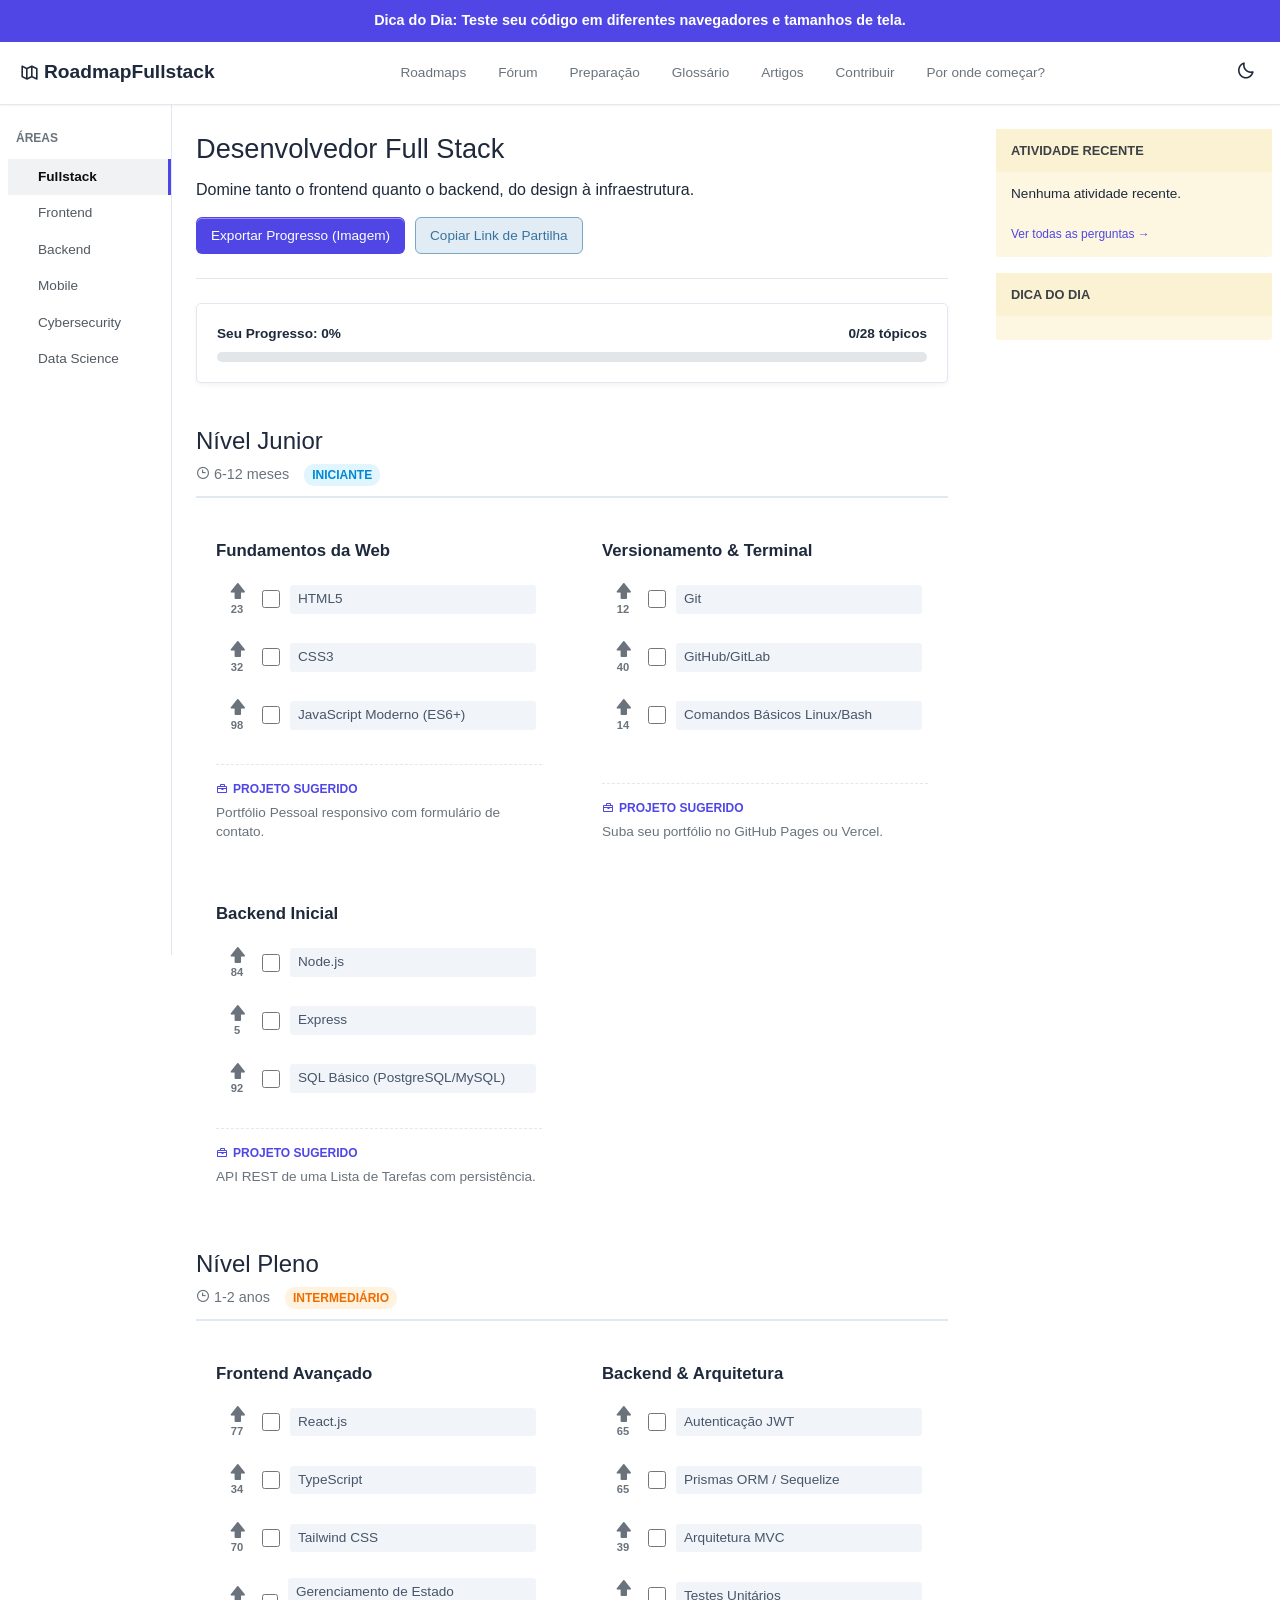
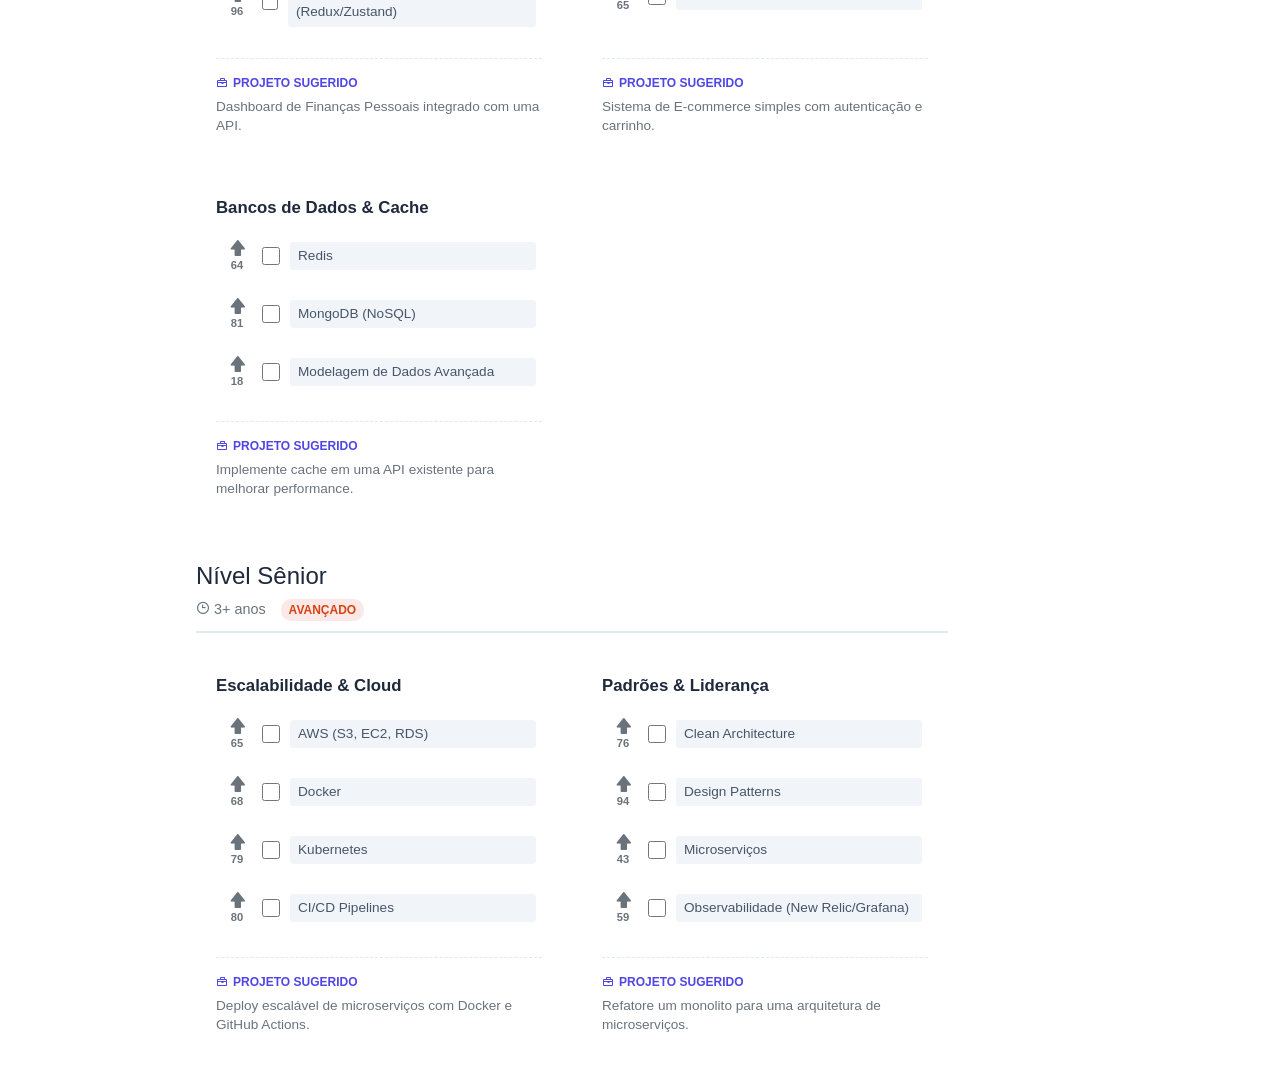
==== commit 8ced09e7: "Update index.html" ====
--- a/index.html
+++ b/index.html
@@ -4,6 +4,7 @@
     <meta charset="UTF-8">
     <meta name="viewport" content="width=device-width, initial-scale=1.0">
     <title>RoadmapFullstack - Seu Guia Completo de Carreira em TI</title>
+<meta name="google-site-verification" content="ebbOsQBpMhrYd4nH-PKxMQD_5UNfNGOAWrJNfpON3zc" />
     <meta name="description" content="Explore roadmaps interativos para Fullstack, Frontend, Backend e muito mais. Aprenda as tecnologias que o mercado exige de forma estruturada e eficiente.">
 
     <!-- Open Graph / Facebook -->
